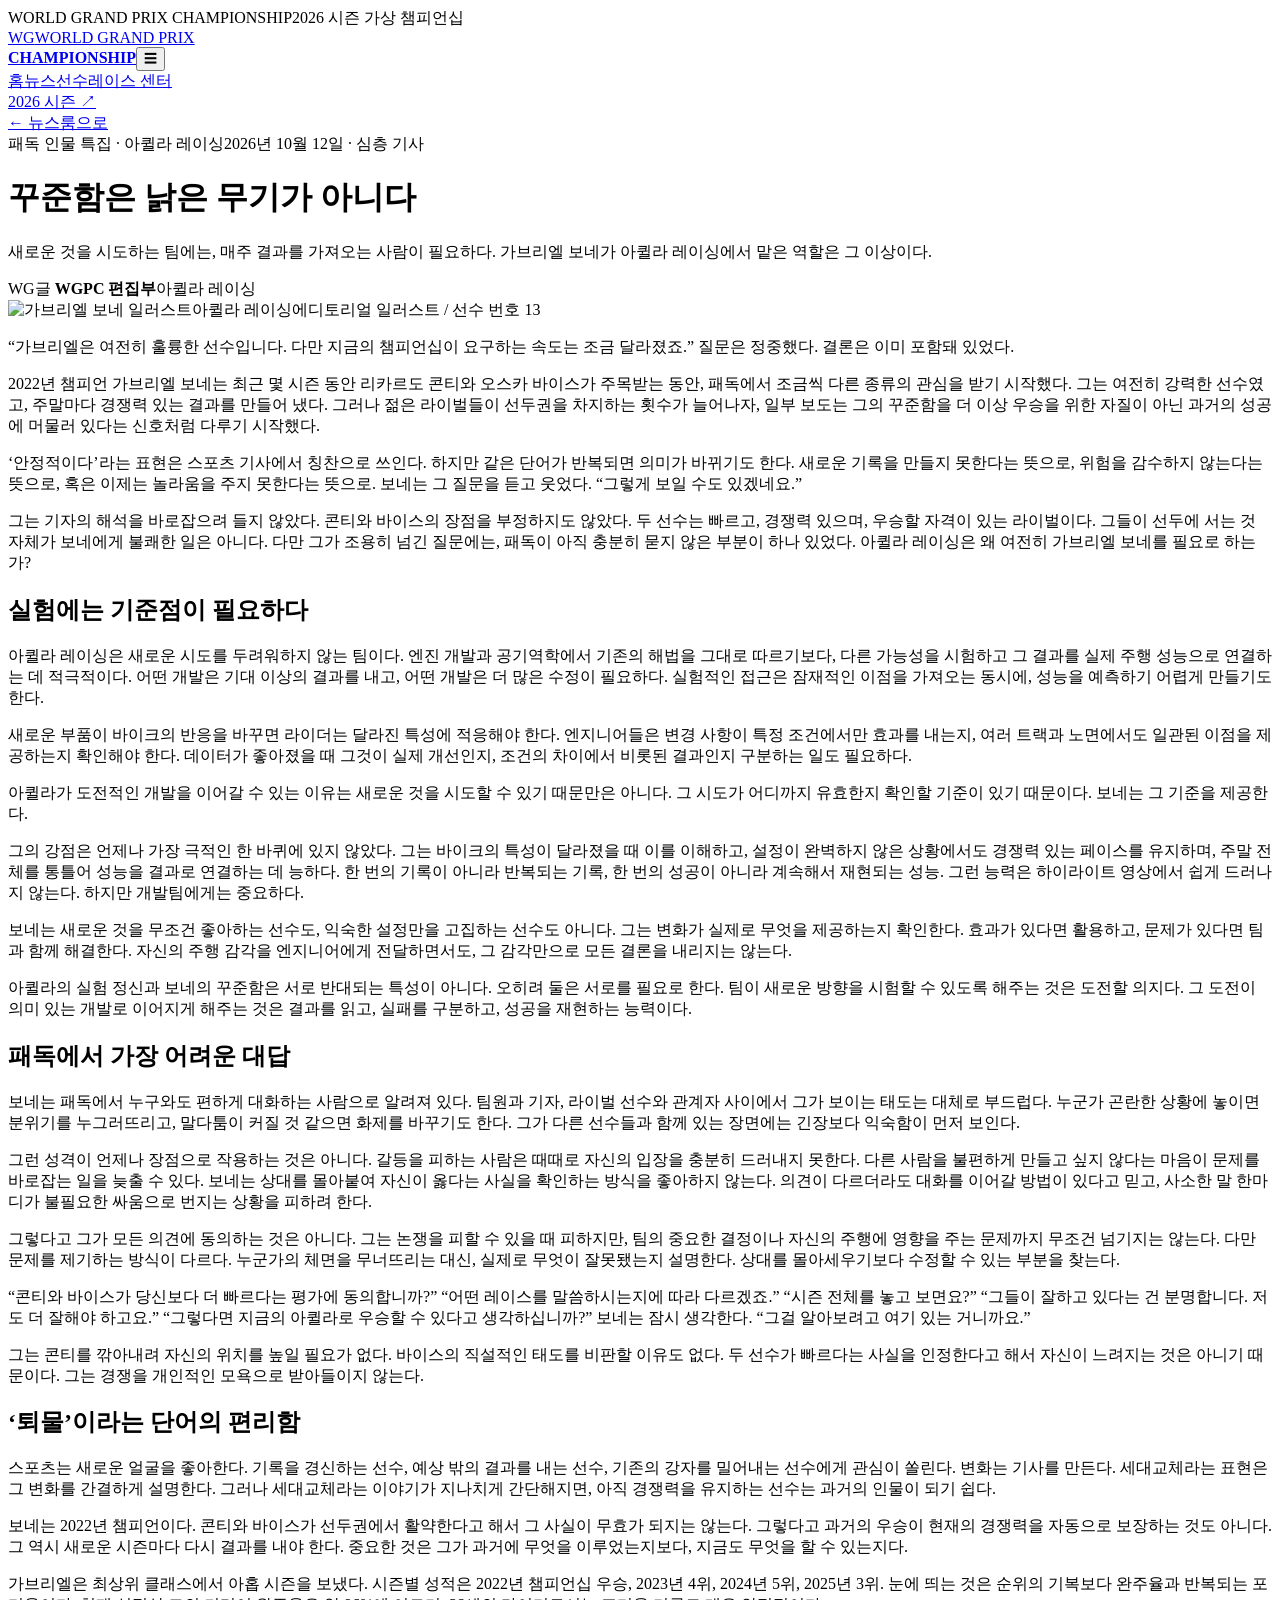
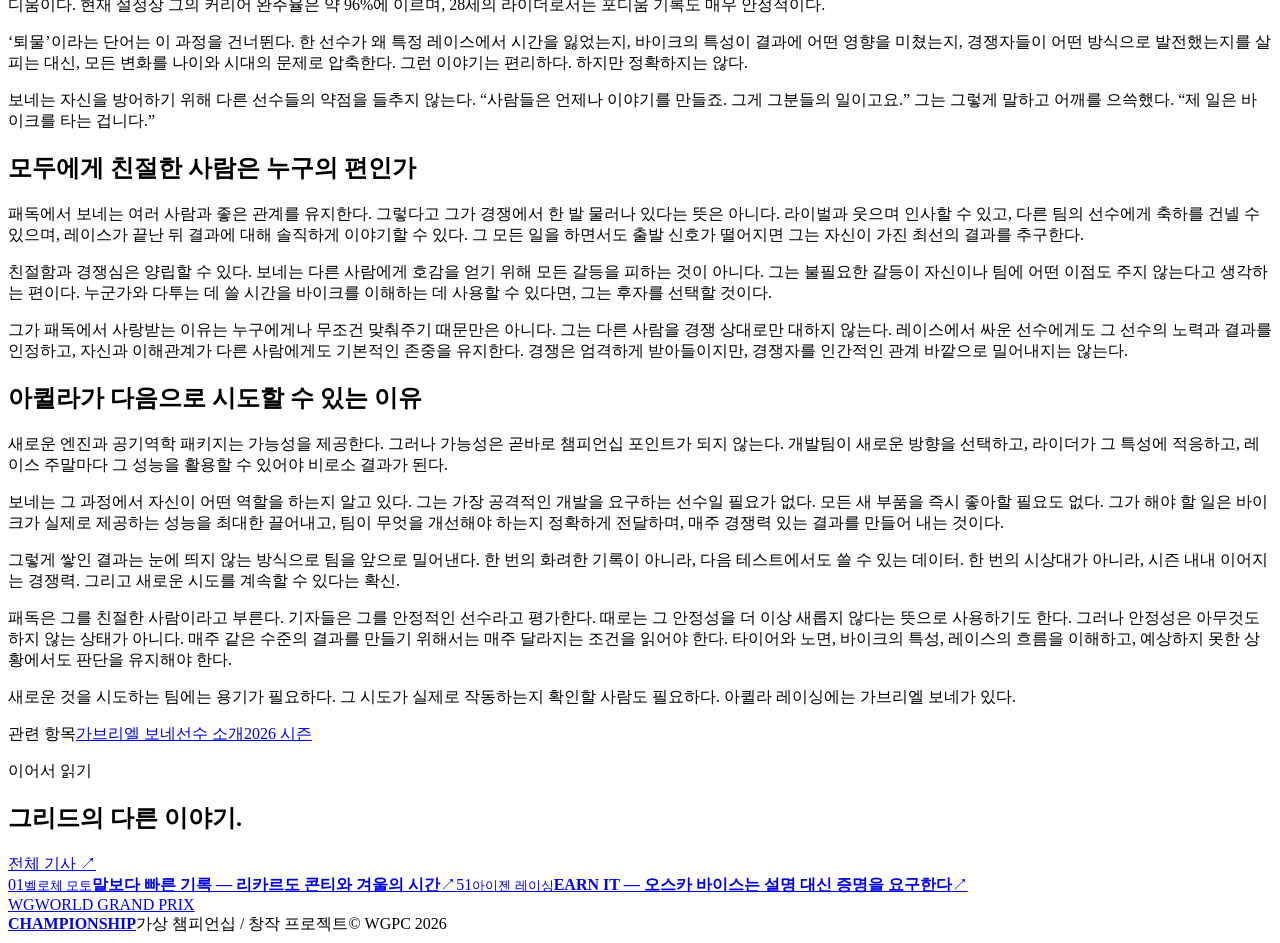
==== article-gabriel.html @ d12225d8 "Add files via upload" ====
<!doctype html><html lang="ko"><head><meta charset="utf-8"><meta name="viewport" content="width=device-width, initial-scale=1"><meta name="theme-color" content="#101312"><meta name="description" content="World Grand Prix Championship — 2026 가상 모터스포츠 챔피언십"><title>꾸준함은 낡은 무기가 아니다 — WGPC</title><link rel="stylesheet" href="assets/css/style.css"><script defer src="assets/js/app.js"></script></head><body><div class="topline"><span>WORLD GRAND PRIX CHAMPIONSHIP</span><span>2026 시즌 <i class="live-dot"></i> 가상 챔피언십</span></div><header class="site-header"><a class="brand" href="index.html" aria-label="WGPC 홈"><span class="brand-mark">W<span>G</span></span><span class="brand-word">WORLD GRAND PRIX<br><b>CHAMPIONSHIP</b></span></a><button class="menu-toggle" aria-label="메뉴 열기" aria-expanded="false">☰</button><nav class="main-nav"><a href="index.html" >홈</a><a href="news.html" class="active">뉴스</a><a href="riders.html" >선수</a><a href="calendar.html" >레이스 센터</a></nav><a class="header-season" href="calendar.html">2026 시즌 <span>↗</span></a></header><main class="article-main"><a class="back-link" href="news.html">← 뉴스룸으로</a><div class="article-head"><div class="story-meta"><span>패독 인물 특집 · 아퀼라 레이싱</span><time>2026년 10월 12일 · 심층 기사</time></div><h1>꾸준함은 낡은 무기가 아니다</h1><p class="article-deck">새로운 것을 시도하는 팀에는, 매주 결과를 가져오는 사람이 필요하다. 가브리엘 보네가 아퀼라 레이싱에서 맡은 역할은 그 이상이다.</p><div class="article-byline"><span class="byline-avatar">WG</span><span>글 <b>WGPC 편집부</b></span><span>아퀼라 레이싱</span></div></div><div class="article-hero art--bonnet"><img class="rider-photo rider-photo--article" src="https://cdn.jsdelivr.net/gh/luiciemanyx-cpu/charapics@main/upload/gab.png" alt="가브리엘 보네 일러스트"><span class="image-stamp">아퀼라 레이싱</span><span class="article-image-note">에디토리얼 일러스트 / 선수 번호 13</span></div><article class="article-body"><p class="article-lead">“가브리엘은 여전히 훌륭한 선수입니다. 다만 지금의 챔피언십이 요구하는 속도는 조금 달라졌죠.” 질문은 정중했다. 결론은 이미 포함돼 있었다.</p><p>2022년 챔피언 가브리엘 보네는 최근 몇 시즌 동안 리카르도 콘티와 오스카 바이스가 주목받는 동안, 패독에서 조금씩 다른 종류의 관심을 받기 시작했다. 그는 여전히 강력한 선수였고, 주말마다 경쟁력 있는 결과를 만들어 냈다. 그러나 젊은 라이벌들이 선두권을 차지하는 횟수가 늘어나자, 일부 보도는 그의 꾸준함을 더 이상 우승을 위한 자질이 아닌 과거의 성공에 머물러 있다는 신호처럼 다루기 시작했다.</p><p>‘안정적이다’라는 표현은 스포츠 기사에서 칭찬으로 쓰인다. 하지만 같은 단어가 반복되면 의미가 바뀌기도 한다. 새로운 기록을 만들지 못한다는 뜻으로, 위험을 감수하지 않는다는 뜻으로, 혹은 이제는 놀라움을 주지 못한다는 뜻으로. 보네는 그 질문을 듣고 웃었다. “그렇게 보일 수도 있겠네요.”</p><p>그는 기자의 해석을 바로잡으려 들지 않았다. 콘티와 바이스의 장점을 부정하지도 않았다. 두 선수는 빠르고, 경쟁력 있으며, 우승할 자격이 있는 라이벌이다. 그들이 선두에 서는 것 자체가 보네에게 불쾌한 일은 아니다. 다만 그가 조용히 넘긴 질문에는, 패독이 아직 충분히 묻지 않은 부분이 하나 있었다. 아퀼라 레이싱은 왜 여전히 가브리엘 보네를 필요로 하는가?</p><h2>실험에는 기준점이 필요하다</h2><p>아퀼라 레이싱은 새로운 시도를 두려워하지 않는 팀이다. 엔진 개발과 공기역학에서 기존의 해법을 그대로 따르기보다, 다른 가능성을 시험하고 그 결과를 실제 주행 성능으로 연결하는 데 적극적이다. 어떤 개발은 기대 이상의 결과를 내고, 어떤 개발은 더 많은 수정이 필요하다. 실험적인 접근은 잠재적인 이점을 가져오는 동시에, 성능을 예측하기 어렵게 만들기도 한다.</p><p>새로운 부품이 바이크의 반응을 바꾸면 라이더는 달라진 특성에 적응해야 한다. 엔지니어들은 변경 사항이 특정 조건에서만 효과를 내는지, 여러 트랙과 노면에서도 일관된 이점을 제공하는지 확인해야 한다. 데이터가 좋아졌을 때 그것이 실제 개선인지, 조건의 차이에서 비롯된 결과인지 구분하는 일도 필요하다.</p><p>아퀼라가 도전적인 개발을 이어갈 수 있는 이유는 새로운 것을 시도할 수 있기 때문만은 아니다. 그 시도가 어디까지 유효한지 확인할 기준이 있기 때문이다. 보네는 그 기준을 제공한다.</p><p>그의 강점은 언제나 가장 극적인 한 바퀴에 있지 않았다. 그는 바이크의 특성이 달라졌을 때 이를 이해하고, 설정이 완벽하지 않은 상황에서도 경쟁력 있는 페이스를 유지하며, 주말 전체를 통틀어 성능을 결과로 연결하는 데 능하다. 한 번의 기록이 아니라 반복되는 기록, 한 번의 성공이 아니라 계속해서 재현되는 성능. 그런 능력은 하이라이트 영상에서 쉽게 드러나지 않는다. 하지만 개발팀에게는 중요하다.</p><p>보네는 새로운 것을 무조건 좋아하는 선수도, 익숙한 설정만을 고집하는 선수도 아니다. 그는 변화가 실제로 무엇을 제공하는지 확인한다. 효과가 있다면 활용하고, 문제가 있다면 팀과 함께 해결한다. 자신의 주행 감각을 엔지니어에게 전달하면서도, 그 감각만으로 모든 결론을 내리지는 않는다.</p><p>아퀼라의 실험 정신과 보네의 꾸준함은 서로 반대되는 특성이 아니다. 오히려 둘은 서로를 필요로 한다. 팀이 새로운 방향을 시험할 수 있도록 해주는 것은 도전할 의지다. 그 도전이 의미 있는 개발로 이어지게 해주는 것은 결과를 읽고, 실패를 구분하고, 성공을 재현하는 능력이다.</p><h2>패독에서 가장 어려운 대답</h2><p>보네는 패독에서 누구와도 편하게 대화하는 사람으로 알려져 있다. 팀원과 기자, 라이벌 선수와 관계자 사이에서 그가 보이는 태도는 대체로 부드럽다. 누군가 곤란한 상황에 놓이면 분위기를 누그러뜨리고, 말다툼이 커질 것 같으면 화제를 바꾸기도 한다. 그가 다른 선수들과 함께 있는 장면에는 긴장보다 익숙함이 먼저 보인다.</p><p>그런 성격이 언제나 장점으로 작용하는 것은 아니다. 갈등을 피하는 사람은 때때로 자신의 입장을 충분히 드러내지 못한다. 다른 사람을 불편하게 만들고 싶지 않다는 마음이 문제를 바로잡는 일을 늦출 수 있다. 보네는 상대를 몰아붙여 자신이 옳다는 사실을 확인하는 방식을 좋아하지 않는다. 의견이 다르더라도 대화를 이어갈 방법이 있다고 믿고, 사소한 말 한마디가 불필요한 싸움으로 번지는 상황을 피하려 한다.</p><p>그렇다고 그가 모든 의견에 동의하는 것은 아니다. 그는 논쟁을 피할 수 있을 때 피하지만, 팀의 중요한 결정이나 자신의 주행에 영향을 주는 문제까지 무조건 넘기지는 않는다. 다만 문제를 제기하는 방식이 다르다. 누군가의 체면을 무너뜨리는 대신, 실제로 무엇이 잘못됐는지 설명한다. 상대를 몰아세우기보다 수정할 수 있는 부분을 찾는다.</p><p>“콘티와 바이스가 당신보다 더 빠르다는 평가에 동의합니까?” “어떤 레이스를 말씀하시는지에 따라 다르겠죠.” “시즌 전체를 놓고 보면요?” “그들이 잘하고 있다는 건 분명합니다. 저도 더 잘해야 하고요.” “그렇다면 지금의 아퀼라로 우승할 수 있다고 생각하십니까?” 보네는 잠시 생각한다. “그걸 알아보려고 여기 있는 거니까요.”</p><p>그는 콘티를 깎아내려 자신의 위치를 높일 필요가 없다. 바이스의 직설적인 태도를 비판할 이유도 없다. 두 선수가 빠르다는 사실을 인정한다고 해서 자신이 느려지는 것은 아니기 때문이다. 그는 경쟁을 개인적인 모욕으로 받아들이지 않는다.</p><h2>‘퇴물’이라는 단어의 편리함</h2><p>스포츠는 새로운 얼굴을 좋아한다. 기록을 경신하는 선수, 예상 밖의 결과를 내는 선수, 기존의 강자를 밀어내는 선수에게 관심이 쏠린다. 변화는 기사를 만든다. 세대교체라는 표현은 그 변화를 간결하게 설명한다. 그러나 세대교체라는 이야기가 지나치게 간단해지면, 아직 경쟁력을 유지하는 선수는 과거의 인물이 되기 쉽다.</p><p>보네는 2022년 챔피언이다. 콘티와 바이스가 선두권에서 활약한다고 해서 그 사실이 무효가 되지는 않는다. 그렇다고 과거의 우승이 현재의 경쟁력을 자동으로 보장하는 것도 아니다. 그 역시 새로운 시즌마다 다시 결과를 내야 한다. 중요한 것은 그가 과거에 무엇을 이루었는지보다, 지금도 무엇을 할 수 있는지다.</p><p>가브리엘은 최상위 클래스에서 아홉 시즌을 보냈다. 시즌별 성적은 2022년 챔피언십 우승, 2023년 4위, 2024년 5위, 2025년 3위. 눈에 띄는 것은 순위의 기복보다 완주율과 반복되는 포디움이다. 현재 설정상 그의 커리어 완주율은 약 96%에 이르며, 28세의 라이더로서는 포디움 기록도 매우 안정적이다.</p><p>‘퇴물’이라는 단어는 이 과정을 건너뛴다. 한 선수가 왜 특정 레이스에서 시간을 잃었는지, 바이크의 특성이 결과에 어떤 영향을 미쳤는지, 경쟁자들이 어떤 방식으로 발전했는지를 살피는 대신, 모든 변화를 나이와 시대의 문제로 압축한다. 그런 이야기는 편리하다. 하지만 정확하지는 않다.</p><p>보네는 자신을 방어하기 위해 다른 선수들의 약점을 들추지 않는다. “사람들은 언제나 이야기를 만들죠. 그게 그분들의 일이고요.” 그는 그렇게 말하고 어깨를 으쓱했다. “제 일은 바이크를 타는 겁니다.”</p><h2>모두에게 친절한 사람은 누구의 편인가</h2><p>패독에서 보네는 여러 사람과 좋은 관계를 유지한다. 그렇다고 그가 경쟁에서 한 발 물러나 있다는 뜻은 아니다. 라이벌과 웃으며 인사할 수 있고, 다른 팀의 선수에게 축하를 건넬 수 있으며, 레이스가 끝난 뒤 결과에 대해 솔직하게 이야기할 수 있다. 그 모든 일을 하면서도 출발 신호가 떨어지면 그는 자신이 가진 최선의 결과를 추구한다.</p><p>친절함과 경쟁심은 양립할 수 있다. 보네는 다른 사람에게 호감을 얻기 위해 모든 갈등을 피하는 것이 아니다. 그는 불필요한 갈등이 자신이나 팀에 어떤 이점도 주지 않는다고 생각하는 편이다. 누군가와 다투는 데 쓸 시간을 바이크를 이해하는 데 사용할 수 있다면, 그는 후자를 선택할 것이다.</p><p>그가 패독에서 사랑받는 이유는 누구에게나 무조건 맞춰주기 때문만은 아니다. 그는 다른 사람을 경쟁 상대로만 대하지 않는다. 레이스에서 싸운 선수에게도 그 선수의 노력과 결과를 인정하고, 자신과 이해관계가 다른 사람에게도 기본적인 존중을 유지한다. 경쟁은 엄격하게 받아들이지만, 경쟁자를 인간적인 관계 바깥으로 밀어내지는 않는다.</p><h2>아퀼라가 다음으로 시도할 수 있는 이유</h2><p>새로운 엔진과 공기역학 패키지는 가능성을 제공한다. 그러나 가능성은 곧바로 챔피언십 포인트가 되지 않는다. 개발팀이 새로운 방향을 선택하고, 라이더가 그 특성에 적응하고, 레이스 주말마다 그 성능을 활용할 수 있어야 비로소 결과가 된다.</p><p>보네는 그 과정에서 자신이 어떤 역할을 하는지 알고 있다. 그는 가장 공격적인 개발을 요구하는 선수일 필요가 없다. 모든 새 부품을 즉시 좋아할 필요도 없다. 그가 해야 할 일은 바이크가 실제로 제공하는 성능을 최대한 끌어내고, 팀이 무엇을 개선해야 하는지 정확하게 전달하며, 매주 경쟁력 있는 결과를 만들어 내는 것이다.</p><p>그렇게 쌓인 결과는 눈에 띄지 않는 방식으로 팀을 앞으로 밀어낸다. 한 번의 화려한 기록이 아니라, 다음 테스트에서도 쓸 수 있는 데이터. 한 번의 시상대가 아니라, 시즌 내내 이어지는 경쟁력. 그리고 새로운 시도를 계속할 수 있다는 확신.</p><p>패독은 그를 친절한 사람이라고 부른다. 기자들은 그를 안정적인 선수라고 평가한다. 때로는 그 안정성을 더 이상 새롭지 않다는 뜻으로 사용하기도 한다. 그러나 안정성은 아무것도 하지 않는 상태가 아니다. 매주 같은 수준의 결과를 만들기 위해서는 매주 달라지는 조건을 읽어야 한다. 타이어와 노면, 바이크의 특성, 레이스의 흐름을 이해하고, 예상하지 못한 상황에서도 판단을 유지해야 한다.</p><p>새로운 것을 시도하는 팀에는 용기가 필요하다. 그 시도가 실제로 작동하는지 확인할 사람도 필요하다. 아퀼라 레이싱에는 가브리엘 보네가 있다.</p><div class="article-tags"><span>관련 항목</span><a href="rider-gabriel.html">가브리엘 보네</a><a href="riders.html">선수 소개</a><a href="calendar.html">2026 시즌</a></div></article><div class="related-stories"><div class="section-head"><div><p class="eyebrow">이어서 읽기</p><h2>그리드의 다른 이야기<span class="lime-dot">.</span></h2></div><a class="text-link" href="news.html">전체 기사 ↗</a></div><div class="related-row"><a href="article.html"><span class="related-no">01</span><span><small>벨로체 모토</small><b>말보다 빠른 기록 — 리카르도 콘티와 겨울의 시간</b></span><span>↗</span></a><a href="article-oskar.html"><span class="related-no">51</span><span><small>아이젠 레이싱</small><b>EARN IT — 오스카 바이스는 설명 대신 증명을 요구한다</b></span><span>↗</span></a></div></div></main><footer class="site-footer"><a class="brand brand--footer" href="index.html"><span class="brand-mark">W<span>G</span></span><span class="brand-word">WORLD GRAND PRIX<br><b>CHAMPIONSHIP</b></span></a><span>가상 챔피언십 / 창작 프로젝트</span><span>© WGPC 2026</span></footer></body></html>
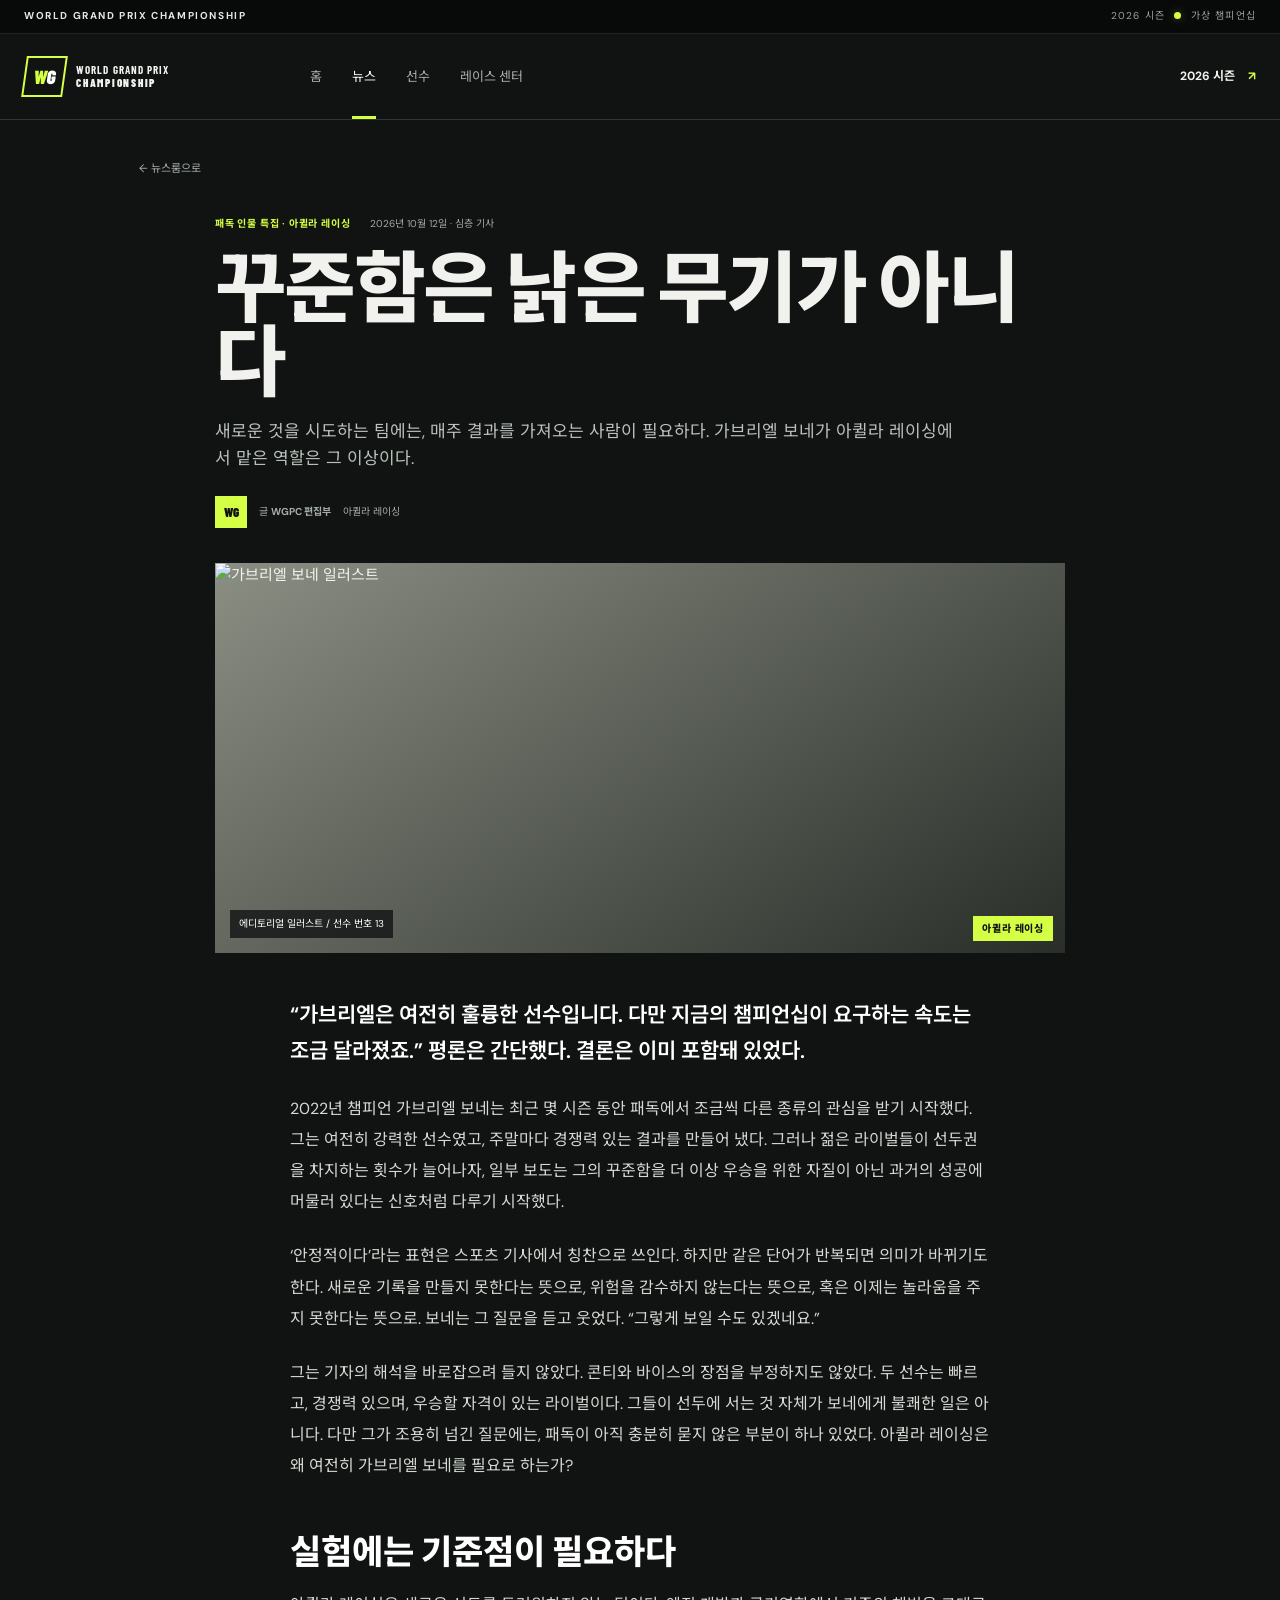
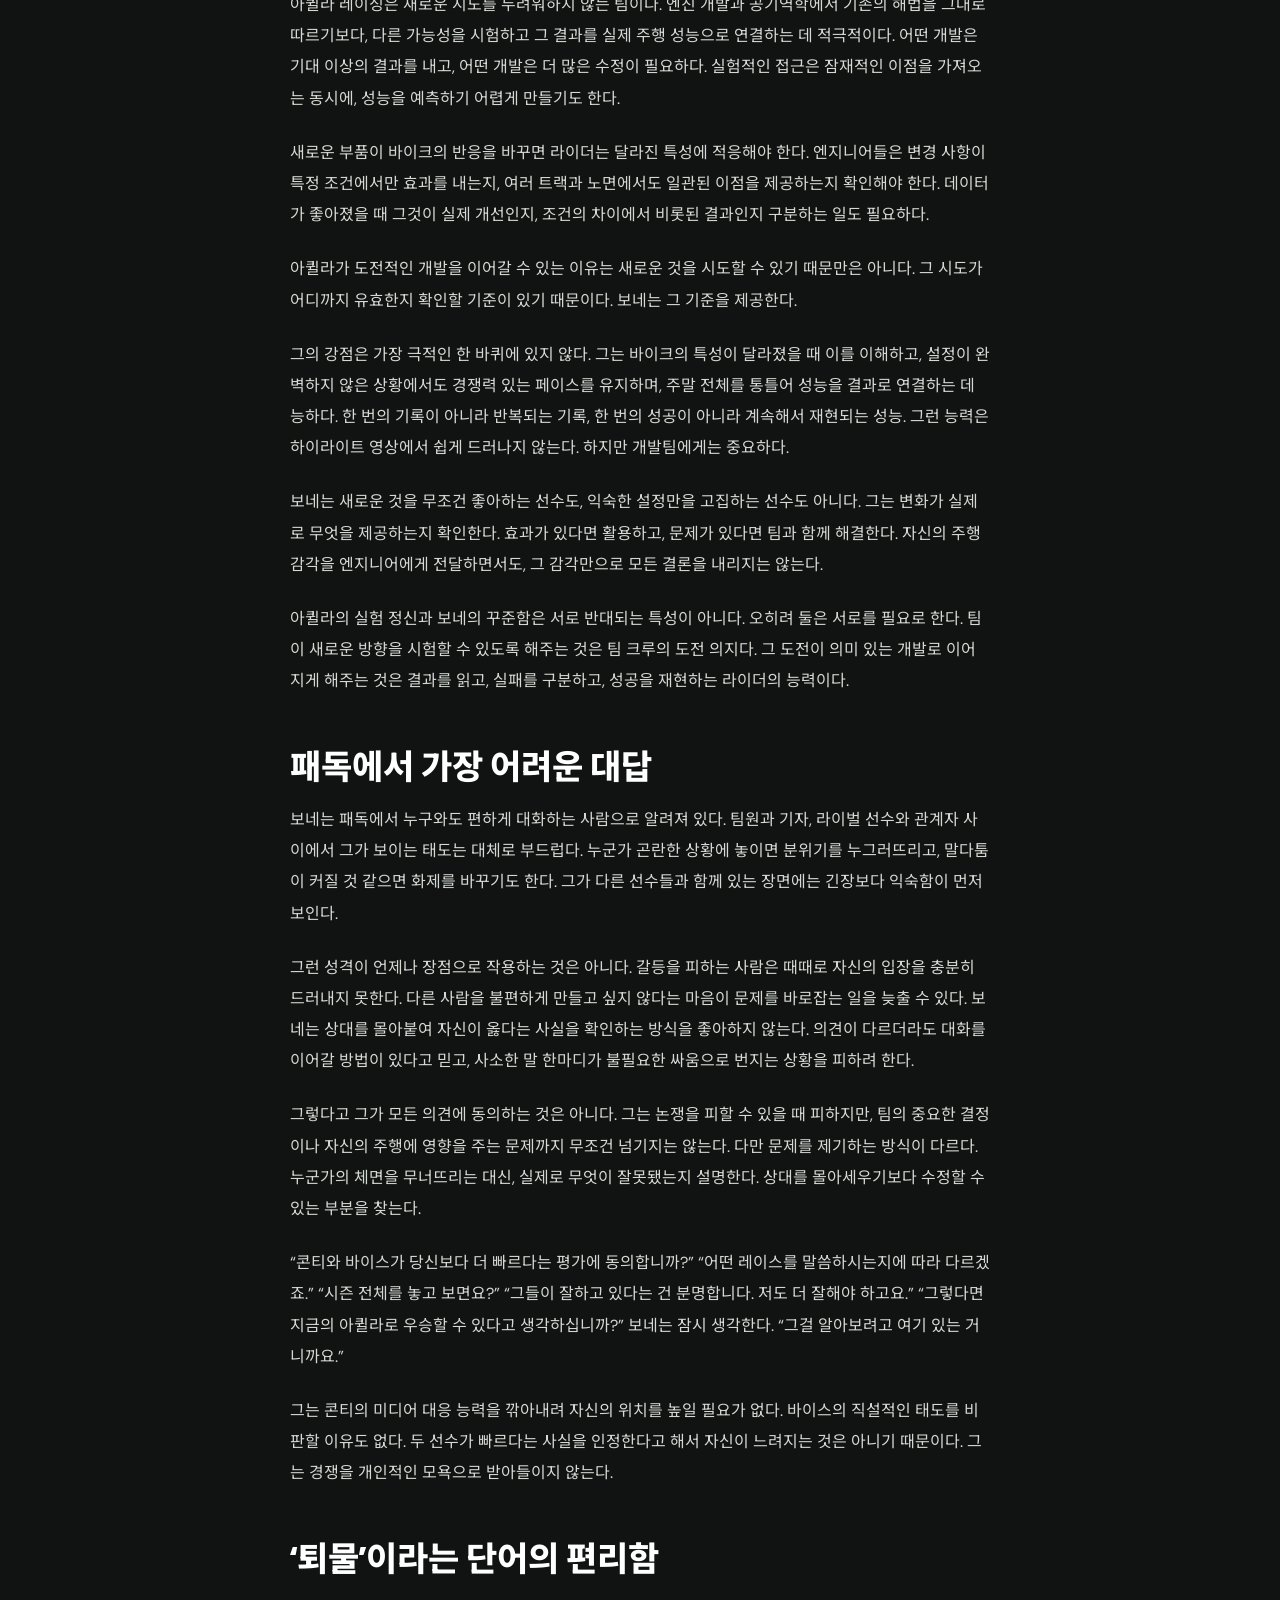
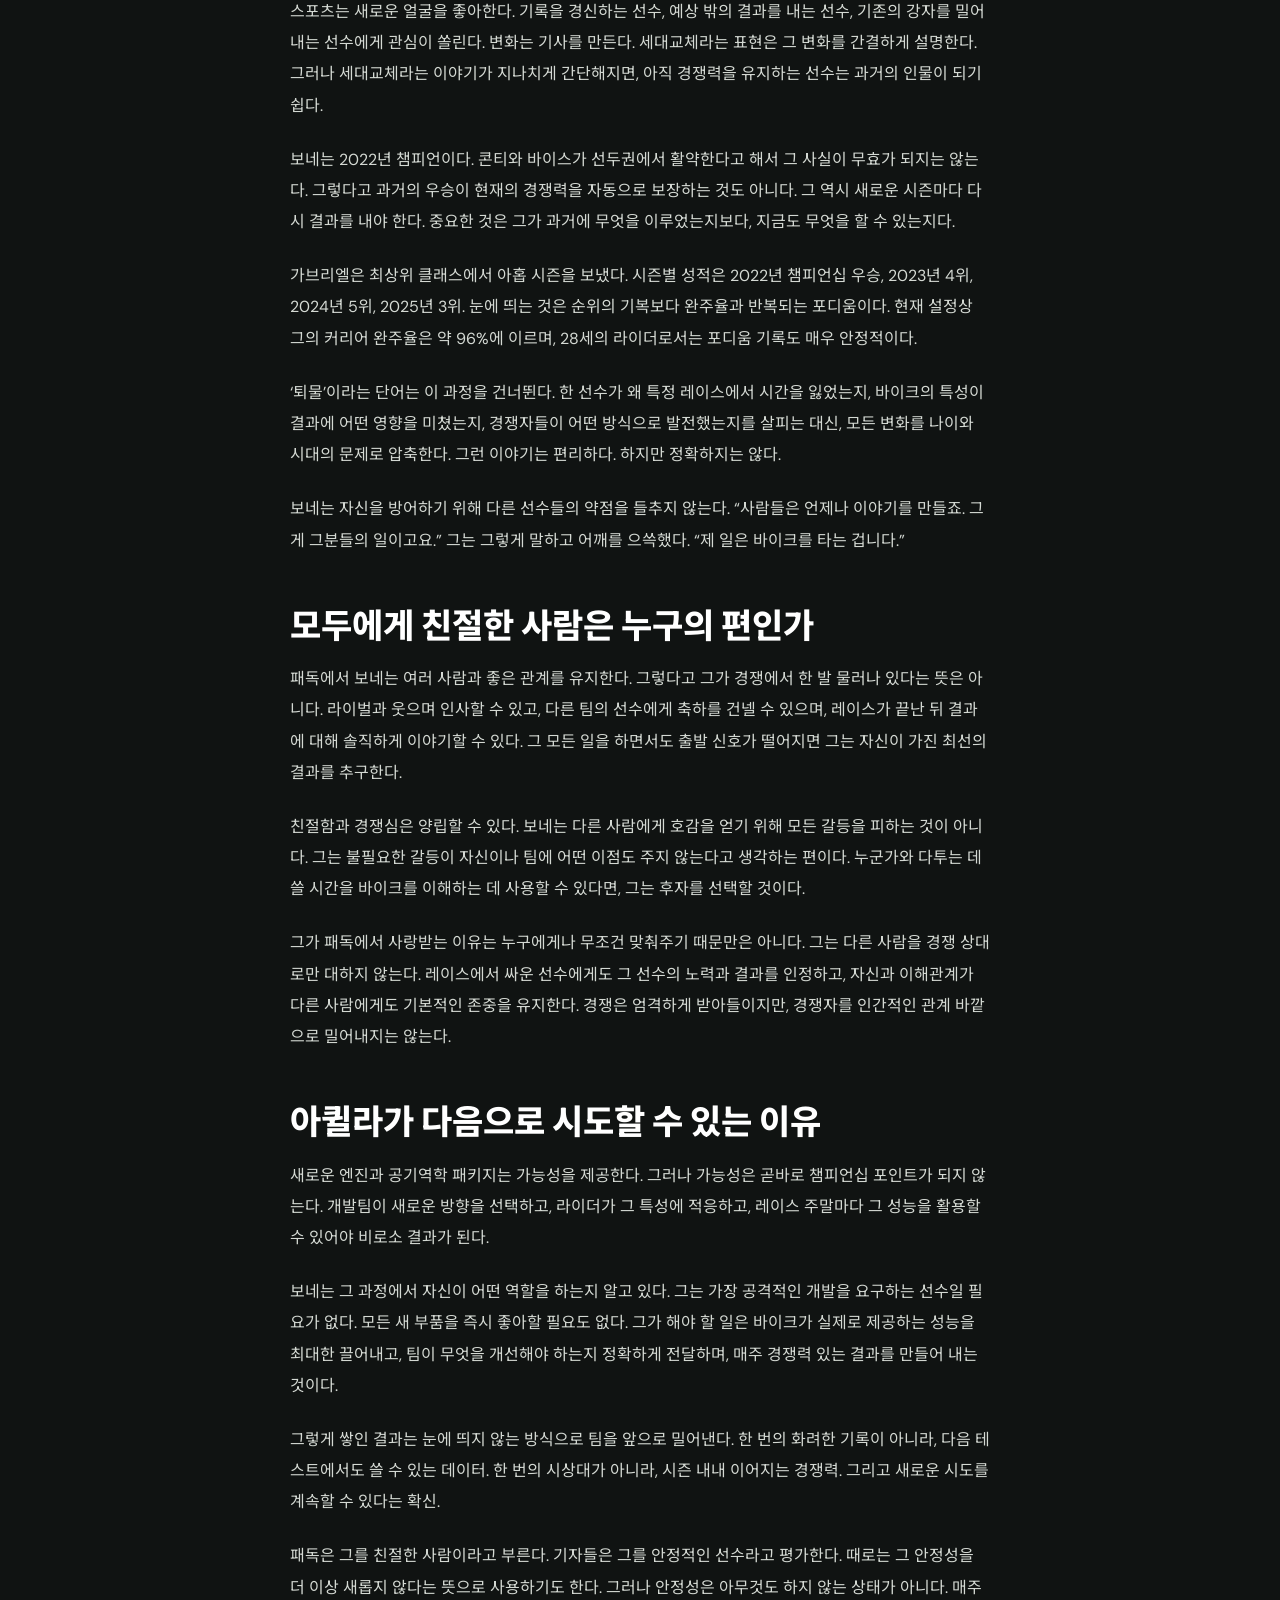
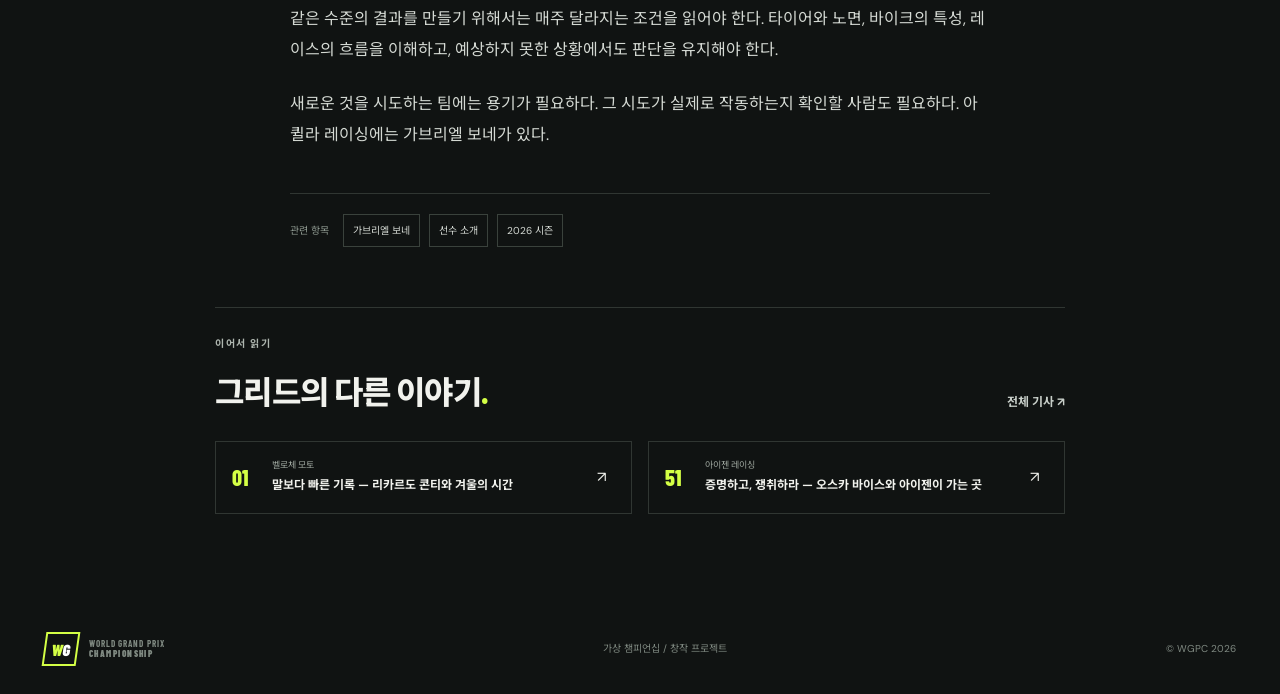
==== commit b02106ad: "Add files via upload" ====
--- a/article-gabriel.html
+++ b/article-gabriel.html
@@ -1 +1,120 @@
-<!doctype html><html lang="ko"><head><meta charset="utf-8"><meta name="viewport" content="width=device-width, initial-scale=1"><meta name="theme-color" content="#101312"><meta name="description" content="World Grand Prix Championship — 2026 가상 모터스포츠 챔피언십"><title>꾸준함은 낡은 무기가 아니다 — WGPC</title><link rel="stylesheet" href="assets/css/style.css"><script defer src="assets/js/app.js"></script></head><body><div class="topline"><span>WORLD GRAND PRIX CHAMPIONSHIP</span><span>2026 시즌 <i class="live-dot"></i> 가상 챔피언십</span></div><header class="site-header"><a class="brand" href="index.html" aria-label="WGPC 홈"><span class="brand-mark">W<span>G</span></span><span class="brand-word">WORLD GRAND PRIX<br><b>CHAMPIONSHIP</b></span></a><button class="menu-toggle" aria-label="메뉴 열기" aria-expanded="false">☰</button><nav class="main-nav"><a href="index.html" >홈</a><a href="news.html" class="active">뉴스</a><a href="riders.html" >선수</a><a href="calendar.html" >레이스 센터</a></nav><a class="header-season" href="calendar.html">2026 시즌 <span>↗</span></a></header><main class="article-main"><a class="back-link" href="news.html">← 뉴스룸으로</a><div class="article-head"><div class="story-meta"><span>패독 인물 특집 · 아퀼라 레이싱</span><time>2026년 10월 12일 · 심층 기사</time></div><h1>꾸준함은 낡은 무기가 아니다</h1><p class="article-deck">새로운 것을 시도하는 팀에는, 매주 결과를 가져오는 사람이 필요하다. 가브리엘 보네가 아퀼라 레이싱에서 맡은 역할은 그 이상이다.</p><div class="article-byline"><span class="byline-avatar">WG</span><span>글 <b>WGPC 편집부</b></span><span>아퀼라 레이싱</span></div></div><div class="article-hero art--bonnet"><img class="rider-photo rider-photo--article" src="https://cdn.jsdelivr.net/gh/luiciemanyx-cpu/charapics@main/upload/gab.png" alt="가브리엘 보네 일러스트"><span class="image-stamp">아퀼라 레이싱</span><span class="article-image-note">에디토리얼 일러스트 / 선수 번호 13</span></div><article class="article-body"><p class="article-lead">“가브리엘은 여전히 훌륭한 선수입니다. 다만 지금의 챔피언십이 요구하는 속도는 조금 달라졌죠.” 질문은 정중했다. 결론은 이미 포함돼 있었다.</p><p>2022년 챔피언 가브리엘 보네는 최근 몇 시즌 동안 리카르도 콘티와 오스카 바이스가 주목받는 동안, 패독에서 조금씩 다른 종류의 관심을 받기 시작했다. 그는 여전히 강력한 선수였고, 주말마다 경쟁력 있는 결과를 만들어 냈다. 그러나 젊은 라이벌들이 선두권을 차지하는 횟수가 늘어나자, 일부 보도는 그의 꾸준함을 더 이상 우승을 위한 자질이 아닌 과거의 성공에 머물러 있다는 신호처럼 다루기 시작했다.</p><p>‘안정적이다’라는 표현은 스포츠 기사에서 칭찬으로 쓰인다. 하지만 같은 단어가 반복되면 의미가 바뀌기도 한다. 새로운 기록을 만들지 못한다는 뜻으로, 위험을 감수하지 않는다는 뜻으로, 혹은 이제는 놀라움을 주지 못한다는 뜻으로. 보네는 그 질문을 듣고 웃었다. “그렇게 보일 수도 있겠네요.”</p><p>그는 기자의 해석을 바로잡으려 들지 않았다. 콘티와 바이스의 장점을 부정하지도 않았다. 두 선수는 빠르고, 경쟁력 있으며, 우승할 자격이 있는 라이벌이다. 그들이 선두에 서는 것 자체가 보네에게 불쾌한 일은 아니다. 다만 그가 조용히 넘긴 질문에는, 패독이 아직 충분히 묻지 않은 부분이 하나 있었다. 아퀼라 레이싱은 왜 여전히 가브리엘 보네를 필요로 하는가?</p><h2>실험에는 기준점이 필요하다</h2><p>아퀼라 레이싱은 새로운 시도를 두려워하지 않는 팀이다. 엔진 개발과 공기역학에서 기존의 해법을 그대로 따르기보다, 다른 가능성을 시험하고 그 결과를 실제 주행 성능으로 연결하는 데 적극적이다. 어떤 개발은 기대 이상의 결과를 내고, 어떤 개발은 더 많은 수정이 필요하다. 실험적인 접근은 잠재적인 이점을 가져오는 동시에, 성능을 예측하기 어렵게 만들기도 한다.</p><p>새로운 부품이 바이크의 반응을 바꾸면 라이더는 달라진 특성에 적응해야 한다. 엔지니어들은 변경 사항이 특정 조건에서만 효과를 내는지, 여러 트랙과 노면에서도 일관된 이점을 제공하는지 확인해야 한다. 데이터가 좋아졌을 때 그것이 실제 개선인지, 조건의 차이에서 비롯된 결과인지 구분하는 일도 필요하다.</p><p>아퀼라가 도전적인 개발을 이어갈 수 있는 이유는 새로운 것을 시도할 수 있기 때문만은 아니다. 그 시도가 어디까지 유효한지 확인할 기준이 있기 때문이다. 보네는 그 기준을 제공한다.</p><p>그의 강점은 언제나 가장 극적인 한 바퀴에 있지 않았다. 그는 바이크의 특성이 달라졌을 때 이를 이해하고, 설정이 완벽하지 않은 상황에서도 경쟁력 있는 페이스를 유지하며, 주말 전체를 통틀어 성능을 결과로 연결하는 데 능하다. 한 번의 기록이 아니라 반복되는 기록, 한 번의 성공이 아니라 계속해서 재현되는 성능. 그런 능력은 하이라이트 영상에서 쉽게 드러나지 않는다. 하지만 개발팀에게는 중요하다.</p><p>보네는 새로운 것을 무조건 좋아하는 선수도, 익숙한 설정만을 고집하는 선수도 아니다. 그는 변화가 실제로 무엇을 제공하는지 확인한다. 효과가 있다면 활용하고, 문제가 있다면 팀과 함께 해결한다. 자신의 주행 감각을 엔지니어에게 전달하면서도, 그 감각만으로 모든 결론을 내리지는 않는다.</p><p>아퀼라의 실험 정신과 보네의 꾸준함은 서로 반대되는 특성이 아니다. 오히려 둘은 서로를 필요로 한다. 팀이 새로운 방향을 시험할 수 있도록 해주는 것은 도전할 의지다. 그 도전이 의미 있는 개발로 이어지게 해주는 것은 결과를 읽고, 실패를 구분하고, 성공을 재현하는 능력이다.</p><h2>패독에서 가장 어려운 대답</h2><p>보네는 패독에서 누구와도 편하게 대화하는 사람으로 알려져 있다. 팀원과 기자, 라이벌 선수와 관계자 사이에서 그가 보이는 태도는 대체로 부드럽다. 누군가 곤란한 상황에 놓이면 분위기를 누그러뜨리고, 말다툼이 커질 것 같으면 화제를 바꾸기도 한다. 그가 다른 선수들과 함께 있는 장면에는 긴장보다 익숙함이 먼저 보인다.</p><p>그런 성격이 언제나 장점으로 작용하는 것은 아니다. 갈등을 피하는 사람은 때때로 자신의 입장을 충분히 드러내지 못한다. 다른 사람을 불편하게 만들고 싶지 않다는 마음이 문제를 바로잡는 일을 늦출 수 있다. 보네는 상대를 몰아붙여 자신이 옳다는 사실을 확인하는 방식을 좋아하지 않는다. 의견이 다르더라도 대화를 이어갈 방법이 있다고 믿고, 사소한 말 한마디가 불필요한 싸움으로 번지는 상황을 피하려 한다.</p><p>그렇다고 그가 모든 의견에 동의하는 것은 아니다. 그는 논쟁을 피할 수 있을 때 피하지만, 팀의 중요한 결정이나 자신의 주행에 영향을 주는 문제까지 무조건 넘기지는 않는다. 다만 문제를 제기하는 방식이 다르다. 누군가의 체면을 무너뜨리는 대신, 실제로 무엇이 잘못됐는지 설명한다. 상대를 몰아세우기보다 수정할 수 있는 부분을 찾는다.</p><p>“콘티와 바이스가 당신보다 더 빠르다는 평가에 동의합니까?” “어떤 레이스를 말씀하시는지에 따라 다르겠죠.” “시즌 전체를 놓고 보면요?” “그들이 잘하고 있다는 건 분명합니다. 저도 더 잘해야 하고요.” “그렇다면 지금의 아퀼라로 우승할 수 있다고 생각하십니까?” 보네는 잠시 생각한다. “그걸 알아보려고 여기 있는 거니까요.”</p><p>그는 콘티를 깎아내려 자신의 위치를 높일 필요가 없다. 바이스의 직설적인 태도를 비판할 이유도 없다. 두 선수가 빠르다는 사실을 인정한다고 해서 자신이 느려지는 것은 아니기 때문이다. 그는 경쟁을 개인적인 모욕으로 받아들이지 않는다.</p><h2>‘퇴물’이라는 단어의 편리함</h2><p>스포츠는 새로운 얼굴을 좋아한다. 기록을 경신하는 선수, 예상 밖의 결과를 내는 선수, 기존의 강자를 밀어내는 선수에게 관심이 쏠린다. 변화는 기사를 만든다. 세대교체라는 표현은 그 변화를 간결하게 설명한다. 그러나 세대교체라는 이야기가 지나치게 간단해지면, 아직 경쟁력을 유지하는 선수는 과거의 인물이 되기 쉽다.</p><p>보네는 2022년 챔피언이다. 콘티와 바이스가 선두권에서 활약한다고 해서 그 사실이 무효가 되지는 않는다. 그렇다고 과거의 우승이 현재의 경쟁력을 자동으로 보장하는 것도 아니다. 그 역시 새로운 시즌마다 다시 결과를 내야 한다. 중요한 것은 그가 과거에 무엇을 이루었는지보다, 지금도 무엇을 할 수 있는지다.</p><p>가브리엘은 최상위 클래스에서 아홉 시즌을 보냈다. 시즌별 성적은 2022년 챔피언십 우승, 2023년 4위, 2024년 5위, 2025년 3위. 눈에 띄는 것은 순위의 기복보다 완주율과 반복되는 포디움이다. 현재 설정상 그의 커리어 완주율은 약 96%에 이르며, 28세의 라이더로서는 포디움 기록도 매우 안정적이다.</p><p>‘퇴물’이라는 단어는 이 과정을 건너뛴다. 한 선수가 왜 특정 레이스에서 시간을 잃었는지, 바이크의 특성이 결과에 어떤 영향을 미쳤는지, 경쟁자들이 어떤 방식으로 발전했는지를 살피는 대신, 모든 변화를 나이와 시대의 문제로 압축한다. 그런 이야기는 편리하다. 하지만 정확하지는 않다.</p><p>보네는 자신을 방어하기 위해 다른 선수들의 약점을 들추지 않는다. “사람들은 언제나 이야기를 만들죠. 그게 그분들의 일이고요.” 그는 그렇게 말하고 어깨를 으쓱했다. “제 일은 바이크를 타는 겁니다.”</p><h2>모두에게 친절한 사람은 누구의 편인가</h2><p>패독에서 보네는 여러 사람과 좋은 관계를 유지한다. 그렇다고 그가 경쟁에서 한 발 물러나 있다는 뜻은 아니다. 라이벌과 웃으며 인사할 수 있고, 다른 팀의 선수에게 축하를 건넬 수 있으며, 레이스가 끝난 뒤 결과에 대해 솔직하게 이야기할 수 있다. 그 모든 일을 하면서도 출발 신호가 떨어지면 그는 자신이 가진 최선의 결과를 추구한다.</p><p>친절함과 경쟁심은 양립할 수 있다. 보네는 다른 사람에게 호감을 얻기 위해 모든 갈등을 피하는 것이 아니다. 그는 불필요한 갈등이 자신이나 팀에 어떤 이점도 주지 않는다고 생각하는 편이다. 누군가와 다투는 데 쓸 시간을 바이크를 이해하는 데 사용할 수 있다면, 그는 후자를 선택할 것이다.</p><p>그가 패독에서 사랑받는 이유는 누구에게나 무조건 맞춰주기 때문만은 아니다. 그는 다른 사람을 경쟁 상대로만 대하지 않는다. 레이스에서 싸운 선수에게도 그 선수의 노력과 결과를 인정하고, 자신과 이해관계가 다른 사람에게도 기본적인 존중을 유지한다. 경쟁은 엄격하게 받아들이지만, 경쟁자를 인간적인 관계 바깥으로 밀어내지는 않는다.</p><h2>아퀼라가 다음으로 시도할 수 있는 이유</h2><p>새로운 엔진과 공기역학 패키지는 가능성을 제공한다. 그러나 가능성은 곧바로 챔피언십 포인트가 되지 않는다. 개발팀이 새로운 방향을 선택하고, 라이더가 그 특성에 적응하고, 레이스 주말마다 그 성능을 활용할 수 있어야 비로소 결과가 된다.</p><p>보네는 그 과정에서 자신이 어떤 역할을 하는지 알고 있다. 그는 가장 공격적인 개발을 요구하는 선수일 필요가 없다. 모든 새 부품을 즉시 좋아할 필요도 없다. 그가 해야 할 일은 바이크가 실제로 제공하는 성능을 최대한 끌어내고, 팀이 무엇을 개선해야 하는지 정확하게 전달하며, 매주 경쟁력 있는 결과를 만들어 내는 것이다.</p><p>그렇게 쌓인 결과는 눈에 띄지 않는 방식으로 팀을 앞으로 밀어낸다. 한 번의 화려한 기록이 아니라, 다음 테스트에서도 쓸 수 있는 데이터. 한 번의 시상대가 아니라, 시즌 내내 이어지는 경쟁력. 그리고 새로운 시도를 계속할 수 있다는 확신.</p><p>패독은 그를 친절한 사람이라고 부른다. 기자들은 그를 안정적인 선수라고 평가한다. 때로는 그 안정성을 더 이상 새롭지 않다는 뜻으로 사용하기도 한다. 그러나 안정성은 아무것도 하지 않는 상태가 아니다. 매주 같은 수준의 결과를 만들기 위해서는 매주 달라지는 조건을 읽어야 한다. 타이어와 노면, 바이크의 특성, 레이스의 흐름을 이해하고, 예상하지 못한 상황에서도 판단을 유지해야 한다.</p><p>새로운 것을 시도하는 팀에는 용기가 필요하다. 그 시도가 실제로 작동하는지 확인할 사람도 필요하다. 아퀼라 레이싱에는 가브리엘 보네가 있다.</p><div class="article-tags"><span>관련 항목</span><a href="rider-gabriel.html">가브리엘 보네</a><a href="riders.html">선수 소개</a><a href="calendar.html">2026 시즌</a></div></article><div class="related-stories"><div class="section-head"><div><p class="eyebrow">이어서 읽기</p><h2>그리드의 다른 이야기<span class="lime-dot">.</span></h2></div><a class="text-link" href="news.html">전체 기사 ↗</a></div><div class="related-row"><a href="article.html"><span class="related-no">01</span><span><small>벨로체 모토</small><b>말보다 빠른 기록 — 리카르도 콘티와 겨울의 시간</b></span><span>↗</span></a><a href="article-oskar.html"><span class="related-no">51</span><span><small>아이젠 레이싱</small><b>EARN IT — 오스카 바이스는 설명 대신 증명을 요구한다</b></span><span>↗</span></a></div></div></main><footer class="site-footer"><a class="brand brand--footer" href="index.html"><span class="brand-mark">W<span>G</span></span><span class="brand-word">WORLD GRAND PRIX<br><b>CHAMPIONSHIP</b></span></a><span>가상 챔피언십 / 창작 프로젝트</span><span>© WGPC 2026</span></footer></body></html>+<!doctype html>
+<html lang="ko">
+
+<head>
+    <meta charset="utf-8">
+    <meta name="viewport" content="width=device-width, initial-scale=1">
+    <meta name="theme-color" content="#101312">
+    <meta name="description" content="World Grand Prix Championship — 2026 가상 모터스포츠 챔피언십">
+    <title>꾸준함은 낡은 무기가 아니다 — WGPC</title>
+    <link rel="stylesheet" href="assets/css/style.css">
+    <script defer src="assets/js/app.js"></script>
+</head>
+
+<body>
+    <div class="topline"><span>WORLD GRAND PRIX CHAMPIONSHIP</span><span>2026 시즌 <i class="live-dot"></i> 가상 챔피언십</span>
+    </div>
+    <header class="site-header"><a class="brand" href="index.html" aria-label="WGPC 홈"><span
+                class="brand-mark">W<span>G</span></span><span class="brand-word">WORLD GRAND
+                PRIX<br><b>CHAMPIONSHIP</b></span></a><button class="menu-toggle" aria-label="메뉴 열기"
+            aria-expanded="false">☰</button>
+        <nav class="main-nav"><a href="index.html">홈</a><a href="news.html" class="active">뉴스</a><a
+                href="riders.html">선수</a><a href="calendar.html">레이스 센터</a></nav><a class="header-season"
+            href="calendar.html">2026 시즌 <span>↗</span></a>
+    </header>
+    <main class="article-main"><a class="back-link" href="news.html">← 뉴스룸으로</a>
+        <div class="article-head">
+            <div class="story-meta"><span>패독 인물 특집 · 아퀼라 레이싱</span><time>2026년 10월 12일 · 심층 기사</time></div>
+            <h1>꾸준함은 낡은 무기가 아니다</h1>
+            <p class="article-deck">새로운 것을 시도하는 팀에는, 매주 결과를 가져오는 사람이 필요하다. 가브리엘 보네가 아퀼라 레이싱에서 맡은 역할은 그 이상이다.</p>
+            <div class="article-byline"><span class="byline-avatar">WG</span><span>글 <b>WGPC 편집부</b></span><span>아퀼라
+                    레이싱</span></div>
+        </div>
+        <div class="article-hero art--bonnet"><img class="rider-photo rider-photo--article"
+                src="https://cdn.jsdelivr.net/gh/luiciemanyx-cpu/charapics@main/gab.png" alt="가브리엘 보네 일러스트" ><span
+                class="image-stamp">아퀼라 레이싱</span><span class="article-image-note">에디토리얼 일러스트 / 선수 번호 13</span></div>
+        <article class="article-body">
+            <p class="article-lead">“가브리엘은 여전히 훌륭한 선수입니다. 다만 지금의 챔피언십이 요구하는 속도는 조금 달라졌죠.” 평론은 간단했다. 결론은 이미 포함돼 있었다.</p>
+            <p>2022년 챔피언 가브리엘 보네는 최근 몇 시즌 동안 패독에서 조금씩 다른 종류의 관심을 받기 시작했다. 그는 여전히 강력한 선수였고,
+                주말마다 경쟁력 있는 결과를 만들어 냈다. 그러나 젊은 라이벌들이 선두권을 차지하는 횟수가 늘어나자, 일부 보도는 그의 꾸준함을 더 이상 우승을 위한 자질이 아닌 과거의 성공에 머물러
+                있다는 신호처럼 다루기 시작했다.</p>
+            <p>‘안정적이다’라는 표현은 스포츠 기사에서 칭찬으로 쓰인다. 하지만 같은 단어가 반복되면 의미가 바뀌기도 한다. 새로운 기록을 만들지 못한다는 뜻으로, 위험을 감수하지 않는다는 뜻으로, 혹은
+                이제는 놀라움을 주지 못한다는 뜻으로. 보네는 그 질문을 듣고 웃었다. “그렇게 보일 수도 있겠네요.”</p>
+            <p>그는 기자의 해석을 바로잡으려 들지 않았다. 콘티와 바이스의 장점을 부정하지도 않았다. 두 선수는 빠르고, 경쟁력 있으며, 우승할 자격이 있는 라이벌이다. 그들이 선두에 서는 것 자체가
+                보네에게 불쾌한 일은 아니다. 다만 그가 조용히 넘긴 질문에는, 패독이 아직 충분히 묻지 않은 부분이 하나 있었다. 아퀼라 레이싱은 왜 여전히 가브리엘 보네를 필요로 하는가?</p>
+            <h2>실험에는 기준점이 필요하다</h2>
+            <p>아퀼라 레이싱은 새로운 시도를 두려워하지 않는 팀이다. 엔진 개발과 공기역학에서 기존의 해법을 그대로 따르기보다, 다른 가능성을 시험하고 그 결과를 실제 주행 성능으로 연결하는 데
+                적극적이다. 어떤 개발은 기대 이상의 결과를 내고, 어떤 개발은 더 많은 수정이 필요하다. 실험적인 접근은 잠재적인 이점을 가져오는 동시에, 성능을 예측하기 어렵게 만들기도 한다.</p>
+            <p>새로운 부품이 바이크의 반응을 바꾸면 라이더는 달라진 특성에 적응해야 한다. 엔지니어들은 변경 사항이 특정 조건에서만 효과를 내는지, 여러 트랙과 노면에서도 일관된 이점을 제공하는지
+                확인해야 한다. 데이터가 좋아졌을 때 그것이 실제 개선인지, 조건의 차이에서 비롯된 결과인지 구분하는 일도 필요하다.</p>
+            <p>아퀼라가 도전적인 개발을 이어갈 수 있는 이유는 새로운 것을 시도할 수 있기 때문만은 아니다. 그 시도가 어디까지 유효한지 확인할 기준이 있기 때문이다. 보네는 그 기준을 제공한다.</p>
+            <p>그의 강점은 가장 극적인 한 바퀴에 있지 않다. 그는 바이크의 특성이 달라졌을 때 이를 이해하고, 설정이 완벽하지 않은 상황에서도 경쟁력 있는 페이스를 유지하며, 주말 전체를
+                통틀어 성능을 결과로 연결하는 데 능하다. 한 번의 기록이 아니라 반복되는 기록, 한 번의 성공이 아니라 계속해서 재현되는 성능. 그런 능력은 하이라이트 영상에서 쉽게 드러나지 않는다.
+                하지만 개발팀에게는 중요하다.</p>
+            <p>보네는 새로운 것을 무조건 좋아하는 선수도, 익숙한 설정만을 고집하는 선수도 아니다. 그는 변화가 실제로 무엇을 제공하는지 확인한다. 효과가 있다면 활용하고, 문제가 있다면 팀과 함께
+                해결한다. 자신의 주행 감각을 엔지니어에게 전달하면서도, 그 감각만으로 모든 결론을 내리지는 않는다.</p>
+            <p>아퀼라의 실험 정신과 보네의 꾸준함은 서로 반대되는 특성이 아니다. 오히려 둘은 서로를 필요로 한다. 팀이 새로운 방향을 시험할 수 있도록 해주는 것은 팀 크루의 도전 의지다. 그 도전이 의미 있는
+                개발로 이어지게 해주는 것은 결과를 읽고, 실패를 구분하고, 성공을 재현하는 라이더의 능력이다.</p>
+            <h2>패독에서 가장 어려운 대답</h2>
+            <p>보네는 패독에서 누구와도 편하게 대화하는 사람으로 알려져 있다. 팀원과 기자, 라이벌 선수와 관계자 사이에서 그가 보이는 태도는 대체로 부드럽다. 누군가 곤란한 상황에 놓이면 분위기를
+                누그러뜨리고, 말다툼이 커질 것 같으면 화제를 바꾸기도 한다. 그가 다른 선수들과 함께 있는 장면에는 긴장보다 익숙함이 먼저 보인다.</p>
+            <p>그런 성격이 언제나 장점으로 작용하는 것은 아니다. 갈등을 피하는 사람은 때때로 자신의 입장을 충분히 드러내지 못한다. 다른 사람을 불편하게 만들고 싶지 않다는 마음이 문제를 바로잡는 일을
+                늦출 수 있다. 보네는 상대를 몰아붙여 자신이 옳다는 사실을 확인하는 방식을 좋아하지 않는다. 의견이 다르더라도 대화를 이어갈 방법이 있다고 믿고, 사소한 말 한마디가 불필요한 싸움으로
+                번지는 상황을 피하려 한다.</p>
+            <p>그렇다고 그가 모든 의견에 동의하는 것은 아니다. 그는 논쟁을 피할 수 있을 때 피하지만, 팀의 중요한 결정이나 자신의 주행에 영향을 주는 문제까지 무조건 넘기지는 않는다. 다만 문제를
+                제기하는 방식이 다르다. 누군가의 체면을 무너뜨리는 대신, 실제로 무엇이 잘못됐는지 설명한다. 상대를 몰아세우기보다 수정할 수 있는 부분을 찾는다.</p>
+            <p>“콘티와 바이스가 당신보다 더 빠르다는 평가에 동의합니까?” “어떤 레이스를 말씀하시는지에 따라 다르겠죠.” “시즌 전체를 놓고 보면요?” “그들이 잘하고 있다는 건 분명합니다. 저도 더
+                잘해야 하고요.” “그렇다면 지금의 아퀼라로 우승할 수 있다고 생각하십니까?” 보네는 잠시 생각한다. “그걸 알아보려고 여기 있는 거니까요.”</p>
+            <p>그는 콘티의 미디어 대응 능력을 깎아내려 자신의 위치를 높일 필요가 없다. 바이스의 직설적인 태도를 비판할 이유도 없다. 두 선수가 빠르다는 사실을 인정한다고 해서 자신이 느려지는 것은 아니기 때문이다. 그는
+                경쟁을 개인적인 모욕으로 받아들이지 않는다.</p>
+            <h2>‘퇴물’이라는 단어의 편리함</h2>
+            <p>스포츠는 새로운 얼굴을 좋아한다. 기록을 경신하는 선수, 예상 밖의 결과를 내는 선수, 기존의 강자를 밀어내는 선수에게 관심이 쏠린다. 변화는 기사를 만든다. 세대교체라는 표현은 그 변화를
+                간결하게 설명한다. 그러나 세대교체라는 이야기가 지나치게 간단해지면, 아직 경쟁력을 유지하는 선수는 과거의 인물이 되기 쉽다.</p>
+            <p>보네는 2022년 챔피언이다. 콘티와 바이스가 선두권에서 활약한다고 해서 그 사실이 무효가 되지는 않는다. 그렇다고 과거의 우승이 현재의 경쟁력을 자동으로 보장하는 것도 아니다. 그 역시
+                새로운 시즌마다 다시 결과를 내야 한다. 중요한 것은 그가 과거에 무엇을 이루었는지보다, 지금도 무엇을 할 수 있는지다.</p>
+            <p>가브리엘은 최상위 클래스에서 아홉 시즌을 보냈다. 시즌별 성적은 2022년 챔피언십 우승, 2023년 4위, 2024년 5위, 2025년 3위. 눈에 띄는 것은 순위의 기복보다 완주율과
+                반복되는 포디움이다. 현재 설정상 그의 커리어 완주율은 약 96%에 이르며, 28세의 라이더로서는 포디움 기록도 매우 안정적이다.</p>
+            <p>‘퇴물’이라는 단어는 이 과정을 건너뛴다. 한 선수가 왜 특정 레이스에서 시간을 잃었는지, 바이크의 특성이 결과에 어떤 영향을 미쳤는지, 경쟁자들이 어떤 방식으로 발전했는지를 살피는 대신,
+                모든 변화를 나이와 시대의 문제로 압축한다. 그런 이야기는 편리하다. 하지만 정확하지는 않다.</p>
+            <p>보네는 자신을 방어하기 위해 다른 선수들의 약점을 들추지 않는다. “사람들은 언제나 이야기를 만들죠. 그게 그분들의 일이고요.” 그는 그렇게 말하고 어깨를 으쓱했다. “제 일은 바이크를
+                타는 겁니다.”</p>
+            <h2>모두에게 친절한 사람은 누구의 편인가</h2>
+            <p>패독에서 보네는 여러 사람과 좋은 관계를 유지한다. 그렇다고 그가 경쟁에서 한 발 물러나 있다는 뜻은 아니다. 라이벌과 웃으며 인사할 수 있고, 다른 팀의 선수에게 축하를 건넬 수 있으며,
+                레이스가 끝난 뒤 결과에 대해 솔직하게 이야기할 수 있다. 그 모든 일을 하면서도 출발 신호가 떨어지면 그는 자신이 가진 최선의 결과를 추구한다.</p>
+            <p>친절함과 경쟁심은 양립할 수 있다. 보네는 다른 사람에게 호감을 얻기 위해 모든 갈등을 피하는 것이 아니다. 그는 불필요한 갈등이 자신이나 팀에 어떤 이점도 주지 않는다고 생각하는 편이다.
+                누군가와 다투는 데 쓸 시간을 바이크를 이해하는 데 사용할 수 있다면, 그는 후자를 선택할 것이다.</p>
+            <p>그가 패독에서 사랑받는 이유는 누구에게나 무조건 맞춰주기 때문만은 아니다. 그는 다른 사람을 경쟁 상대로만 대하지 않는다. 레이스에서 싸운 선수에게도 그 선수의 노력과 결과를 인정하고,
+                자신과 이해관계가 다른 사람에게도 기본적인 존중을 유지한다. 경쟁은 엄격하게 받아들이지만, 경쟁자를 인간적인 관계 바깥으로 밀어내지는 않는다.</p>
+            <h2>아퀼라가 다음으로 시도할 수 있는 이유</h2>
+            <p>새로운 엔진과 공기역학 패키지는 가능성을 제공한다. 그러나 가능성은 곧바로 챔피언십 포인트가 되지 않는다. 개발팀이 새로운 방향을 선택하고, 라이더가 그 특성에 적응하고, 레이스 주말마다
+                그 성능을 활용할 수 있어야 비로소 결과가 된다.</p>
+            <p>보네는 그 과정에서 자신이 어떤 역할을 하는지 알고 있다. 그는 가장 공격적인 개발을 요구하는 선수일 필요가 없다. 모든 새 부품을 즉시 좋아할 필요도 없다. 그가 해야 할 일은 바이크가
+                실제로 제공하는 성능을 최대한 끌어내고, 팀이 무엇을 개선해야 하는지 정확하게 전달하며, 매주 경쟁력 있는 결과를 만들어 내는 것이다.</p>
+            <p>그렇게 쌓인 결과는 눈에 띄지 않는 방식으로 팀을 앞으로 밀어낸다. 한 번의 화려한 기록이 아니라, 다음 테스트에서도 쓸 수 있는 데이터. 한 번의 시상대가 아니라, 시즌 내내 이어지는
+                경쟁력. 그리고 새로운 시도를 계속할 수 있다는 확신.</p>
+            <p>패독은 그를 친절한 사람이라고 부른다. 기자들은 그를 안정적인 선수라고 평가한다. 때로는 그 안정성을 더 이상 새롭지 않다는 뜻으로 사용하기도 한다. 그러나 안정성은 아무것도 하지 않는
+                상태가 아니다. 매주 같은 수준의 결과를 만들기 위해서는 매주 달라지는 조건을 읽어야 한다. 타이어와 노면, 바이크의 특성, 레이스의 흐름을 이해하고, 예상하지 못한 상황에서도 판단을
+                유지해야 한다.</p>
+            <p>새로운 것을 시도하는 팀에는 용기가 필요하다. 그 시도가 실제로 작동하는지 확인할 사람도 필요하다. 아퀼라 레이싱에는 가브리엘 보네가 있다.</p>
+            <div class="article-tags"><span>관련 항목</span><a href="rider-gabriel.html">가브리엘 보네</a><a href="riders.html">선수
+                    소개</a><a href="calendar.html">2026 시즌</a></div>
+        </article>
+        <div class="related-stories">
+            <div class="section-head">
+                <div>
+                    <p class="eyebrow">이어서 읽기</p>
+                    <h2>그리드의 다른 이야기<span class="lime-dot">.</span></h2>
+                </div><a class="text-link" href="news.html">전체 기사 ↗</a>
+            </div>
+            <div class="related-row"><a href="article.html"><span class="related-no">01</span><span><small>벨로체
+                            모토</small><b>말보다 빠른 기록 — 리카르도 콘티와 겨울의 시간</b></span><span>↗</span></a><a
+                    href="article-oskar.html"><span class="related-no">51</span><span><small>아이젠 레이싱</small><b>증명하고, 쟁취하라 — 오스카 바이스와 아이젠이 가는 곳
+                           </b></span><span>↗</span></a></div>
+        </div>
+    </main>
+    <footer class="site-footer"><a class="brand brand--footer" href="index.html"><span
+                class="brand-mark">W<span>G</span></span><span class="brand-word">WORLD GRAND
+                PRIX<br><b>CHAMPIONSHIP</b></span></a><span>가상 챔피언십 / 창작 프로젝트</span><span>© WGPC 2026</span></footer>
+</body>
+
+</html>
--- a/assets/css/style.css
+++ b/assets/css/style.css
@@ -0,0 +1,2077 @@
+@import url('https://fonts.googleapis.com/css2?family=Barlow+Condensed:wght@400;500;600;700;800;900&family=DM+Sans:wght@400;500;600;700&family=Noto+Sans+KR:wght@400;500;600;700;800&display=swap');
+
+:root {
+    --bg: #101312;
+    --panel: #171b19;
+    --panel2: #1d2220;
+    --text: #f1f2ed;
+    --muted: #a2aaa3;
+    --line: #303632;
+    --lime: #d4ff45;
+    --lime2: #b9e92d;
+    --red: #ff654f;
+    --max: 1240px;
+    --font: 'DM Sans', 'Noto Sans KR', sans-serif;
+    --display: 'Barlow Condensed', 'Noto Sans KR', sans-serif
+}
+
+* {
+    box-sizing: border-box
+}
+
+html {
+    scroll-behavior: smooth
+}
+
+body {
+    margin: 0;
+    background: var(--bg);
+    color: var(--text);
+    font-family: var(--font);
+    font-size: 15px;
+    line-height: 1.65
+}
+
+a {
+    color: inherit;
+    text-decoration: none
+}
+
+button,
+input {
+    font: inherit
+}
+
+button {
+    cursor: pointer
+}
+
+.topline {
+    height: 34px;
+    background: #080a09;
+    color: #9aa19b;
+    display: flex;
+    align-items: center;
+    justify-content: space-between;
+    padding: 0 max(24px, calc((100vw - var(--max))/2));
+    font-size: 10px;
+    letter-spacing: .12em;
+    text-transform: uppercase;
+    border-bottom: 1px solid #202421
+}
+
+.topline span:first-child {
+    color: #e5e8e1;
+    font-weight: 700;
+    letter-spacing: .16em
+}
+
+.live-dot {
+    display: inline-block;
+    width: 7px;
+    height: 7px;
+    background: var(--lime);
+    border-radius: 50%;
+    margin: 0 5px;
+    box-shadow: 0 0 10px #d4ff4555
+}
+
+.site-header {
+    height: 86px;
+    display: flex;
+    align-items: center;
+    gap: 46px;
+    padding: 0 max(24px, calc((100vw - var(--max))/2));
+    border-bottom: 1px solid var(--line);
+    position: relative;
+    z-index: 5;
+    background: var(--bg)
+}
+
+.brand {
+    display: flex;
+    align-items: center;
+    gap: 11px;
+    min-width: 240px
+}
+
+.brand-mark {
+    width: 41px;
+    height: 41px;
+    border: 2px solid var(--lime);
+    display: flex;
+    align-items: center;
+    justify-content: center;
+    font: 900 19px var(--display);
+    letter-spacing: -.08em;
+    color: var(--lime);
+    transform: skew(-8deg)
+}
+
+.brand-mark span {
+    color: white
+}
+
+.brand-word {
+    font: 700 11px/1.1 var(--display);
+    letter-spacing: .1em
+}
+
+.brand-word b {
+    font-weight: 900;
+    letter-spacing: .16em
+}
+
+.main-nav {
+    display: flex;
+    align-items: center;
+    gap: 30px;
+    height: 100%;
+    flex: 1
+}
+
+.main-nav a {
+    font-size: 13px;
+    color: #aab0ab;
+    height: 100%;
+    display: flex;
+    align-items: center;
+    position: relative;
+    transition: .2s
+}
+
+.main-nav a:hover,
+.main-nav a.active {
+    color: #fff
+}
+
+.main-nav a.active:after {
+    content: '';
+    height: 3px;
+    position: absolute;
+    bottom: 0;
+    left: 0;
+    right: 0;
+    background: var(--lime)
+}
+
+.header-season {
+    font-size: 12px;
+    font-weight: 700;
+    white-space: nowrap
+}
+
+.header-season span {
+    color: var(--lime);
+    margin-left: 10px
+}
+
+.menu-toggle {
+    display: none;
+    background: none;
+    color: white;
+    border: 1px solid var(--line);
+    padding: 6px 10px
+}
+
+.hero {
+    max-width: var(--max);
+    margin: auto;
+    min-height: 620px;
+    display: grid;
+    grid-template-columns: 1.05fr .95fr;
+    position: relative;
+    padding: 44px 24px 54px;
+    align-items: center
+}
+
+.hero-art {
+    height: 520px;
+    position: relative;
+    overflow: hidden;
+    background: linear-gradient(145deg, #313a35, #141816 65%);
+    border: 1px solid #353e38
+}
+
+.art-grid {
+    position: absolute;
+    inset: 0;
+    background-image: linear-gradient(#ffffff0a 1px, transparent 1px), linear-gradient(90deg, #ffffff0a 1px, transparent 1px);
+    background-size: 48px 48px;
+    mask-image: linear-gradient(to bottom, black, transparent)
+}
+
+.art-number {
+    position: absolute;
+    top: 4%;
+    left: 6%;
+    font: 900 clamp(150px, 22vw, 300px)/.8 var(--display);
+    letter-spacing: -.07em;
+    color: #ffffff0c;
+    z-index: 2
+}
+
+.rider-photo {
+    position: absolute;
+    inset: 0;
+    width: 100%;
+    height: 100%;
+    object-fit: cover;
+    object-position: center 20%;
+    display: block
+}
+
+.rider-photo--hero {
+    object-position: center 15%
+}
+
+.art-label {
+    position: absolute;
+    bottom: 24px;
+    left: 24px;
+    background: var(--lime);
+    color: #111;
+    padding: 7px 11px;
+    font: 800 11px var(--display);
+    letter-spacing: .09em;
+    text-transform: uppercase
+}
+
+.art-caption {
+    position: absolute;
+    bottom: 23px;
+    right: 22px;
+    text-align: right;
+    color: #fff9;
+    font-size: 10px;
+    line-height: 1.35;
+    text-transform: uppercase;
+    letter-spacing: .12em
+}
+
+.hero-copy {
+    padding: 24px 0 24px 9%;
+    position: relative;
+    z-index: 1
+}
+
+.eyebrow {
+    font-size: 10px;
+    text-transform: uppercase;
+    letter-spacing: .16em;
+    font-weight: 700;
+    color: #aeb6af;
+    margin: 0 0 14px
+}
+
+.eyebrow-line {
+    display: inline-block;
+    width: 22px;
+    height: 2px;
+    background: var(--lime);
+    vertical-align: middle;
+    margin-right: 8px
+}
+
+.hero-kicker {
+    font: 700 12px var(--display);
+    letter-spacing: .13em;
+    color: var(--lime);
+    margin: 28px 0 14px
+}
+
+.hero h1,
+.page-intro h1 {
+    font: 800 clamp(58px, 7vw, 94px)/.87 var(--display);
+    letter-spacing: -.045em;
+    margin: 0 0 26px;
+    text-transform: uppercase
+}
+
+.hero h1 em,
+.page-intro h1 em,
+.profile-copy h1 em,
+.article-head h1 em,
+.feature-band h2 em,
+.newsletter h2 em,
+.empty-panel h2 em {
+    font-style: normal;
+    color: var(--lime)
+}
+
+.hero-summary {
+    color: #b9c0ba;
+    max-width: 350px;
+    font-size: 14px;
+    margin-bottom: 26px
+}
+
+.button {
+    display: inline-flex;
+    align-items: center;
+    justify-content: space-between;
+    gap: 24px;
+    padding: 13px 17px;
+    font-weight: 700;
+    font-size: 12px;
+    letter-spacing: .02em;
+    transition: .2s;
+    border: 1px solid transparent
+}
+
+.button span {
+    font-size: 17px;
+    line-height: 1
+}
+
+.button--lime {
+    background: var(--lime);
+    color: #101312
+}
+
+.button--lime:hover {
+    background: #e3ff82;
+    transform: translateY(-2px)
+}
+
+.button--dark {
+    background: #101312;
+    color: white;
+    border-color: #101312
+}
+
+.button--dark:hover {
+    background: #303732
+}
+
+.button--outline {
+    background: transparent;
+    color: white;
+    border-color: #535c55
+}
+
+.button--outline:hover {
+    border-color: var(--lime);
+    color: var(--lime)
+}
+
+.hero-index {
+    display: flex;
+    align-items: center;
+    gap: 13px;
+    margin-top: 52px;
+    color: #a1aaa2;
+    font: 700 10px var(--display);
+    letter-spacing: .12em
+}
+
+.index-rule {
+    height: 1px;
+    width: 75px;
+    background: #59615b
+}
+
+.hero-side-note {
+    position: absolute;
+    right: 0;
+    bottom: 110px;
+    writing-mode: vertical-rl;
+    color: #727b74;
+    font-size: 9px;
+    letter-spacing: .18em;
+    text-transform: uppercase
+}
+
+.ticker {
+    border-block: 1px solid var(--line);
+    display: flex;
+    align-items: center;
+    gap: 24px;
+    padding: 17px max(24px, calc((100vw - var(--max))/2));
+    font-size: 11px;
+    color: #b3bbb4
+}
+
+.ticker-tag {
+    color: var(--lime);
+    font: 700 11px var(--display);
+    letter-spacing: .1em
+}
+
+.ticker-arrow {
+    margin-left: auto;
+    color: var(--lime);
+    font-size: 18px
+}
+
+.ticker-divider {
+    height: 20px;
+    width: 1px;
+    background: var(--line)
+}
+
+.section {
+    max-width: var(--max);
+    margin: 0 auto;
+    padding: 88px 24px
+}
+
+.section-head {
+    display: flex;
+    justify-content: space-between;
+    align-items: end;
+    margin-bottom: 28px
+}
+
+.section-head h2,
+.race-section h2,
+.profile-lower h2 {
+    font: 800 42px/.95 var(--display);
+    margin: 0;
+    letter-spacing: -.02em
+}
+
+.lime-dot {
+    color: var(--lime)
+}
+
+.text-link {
+    font-size: 12px;
+    font-weight: 700;
+    color: #c7cec8
+}
+
+.text-link span {
+    color: var(--lime);
+    margin-left: 10px
+}
+
+.news-grid {
+    display: grid;
+    grid-template-columns: 1.22fr 1fr 1fr;
+    gap: 18px
+}
+
+.story {
+    min-width: 0;
+    display: flex;
+    flex-direction: column
+}
+
+.story-image {
+    height: 230px;
+    position: relative;
+    overflow: hidden;
+    background: linear-gradient(135deg, #39453c, #171b19);
+    border: 1px solid #343c36
+}
+
+.story--feature .story-image {
+    height: 290px
+}
+
+.image-index,
+.image-stamp {
+    position: absolute;
+    background: var(--lime);
+    color: #101312;
+    padding: 7px 9px;
+    font: 800 10px/1.15 var(--display);
+    letter-spacing: .08em
+}
+
+.image-index {
+    left: 12px;
+    top: 12px
+}
+
+.image-stamp {
+    right: 12px;
+    bottom: 12px;
+    text-align: right
+}
+
+.story-meta {
+    display: flex;
+    justify-content: space-between;
+    gap: 10px;
+    margin: 17px 0 9px;
+    font-size: 10px;
+    color: #a2aaa3
+}
+
+.story-meta span {
+    color: var(--lime);
+    font-weight: 700;
+    text-transform: uppercase;
+    letter-spacing: .08em
+}
+
+.story-meta time {
+    white-space: nowrap
+}
+
+.story h3 {
+    font-size: 19px;
+    line-height: 1.35;
+    margin: 0 0 8px;
+    font-weight: 700
+}
+
+.story p,
+.list-copy p {
+    color: #aab2ab;
+    font-size: 12px;
+    margin: 0 0 12px
+}
+
+.story-read {
+    margin-top: auto;
+    padding-top: 10px;
+    color: #d7ded7;
+    font-size: 11px;
+    font-weight: 700
+}
+
+.story:hover h3,
+.list-story:hover h2 {
+    color: var(--lime)
+}
+
+.feature-band {
+    background: var(--lime);
+    color: #101312;
+    display: grid;
+    grid-template-columns: .7fr 1.3fr;
+    padding: 60px max(24px, calc((100vw - var(--max))/2));
+    gap: 30px;
+    align-items: center
+}
+
+.feature-band .eyebrow {
+    color: #3f4a2c
+}
+
+.feature-band h2 {
+    font: 800 clamp(46px, 5vw, 68px)/.9 var(--display);
+    margin: 0 0 20px;
+    letter-spacing: -.04em
+}
+
+.feature-band h2 em {
+    color: #697e2b
+}
+
+.feature-band-copy>p:not(.eyebrow) {
+    max-width: 260px;
+    font-size: 13px;
+    color: #343c2b;
+    margin-bottom: 22px
+}
+
+.grid-portraits {
+    display: grid;
+    grid-template-columns: repeat(3, 1fr);
+    gap: 12px
+}
+
+.portrait {
+    height: 270px;
+    position: relative;
+    overflow: hidden;
+    background: #b4d83a;
+    border: 1px solid #8ca92d;
+    display: block
+}
+
+.portrait--two {
+    background: #b6c0bb
+}
+
+.portrait--three {
+    background: #e6e3d6
+}
+
+.portrait .rider-photo {
+    z-index: 1;
+    transition: transform .25s
+}
+
+.portrait-num {
+    position: absolute;
+    top: 5px;
+    left: 10px;
+    font: 900 76px/.9 var(--display);
+    color: #fff;
+    z-index: 2
+}
+
+.portrait-name {
+    position: absolute;
+    bottom: 13px;
+    left: 13px;
+    z-index: 2;
+    font: 700 17px/1.05 var(--display);
+    text-transform: uppercase;
+    color: #fff;
+    text-shadow: 0 2px 8px #000b
+}
+
+.portrait-name b {
+    font-weight: 900
+}
+
+.portrait:hover .rider-photo {
+    transform: scale(1.04)
+}
+
+.race-section {
+    padding-top: 72px
+}
+
+.race-card {
+    display: grid;
+    grid-template-columns: 110px 1fr auto 48px;
+    align-items: center;
+    border: 1px solid var(--line);
+    background: var(--panel);
+    padding: 22px;
+    gap: 22px
+}
+
+.race-round {
+    border-right: 1px solid var(--line);
+    display: flex;
+    flex-direction: column;
+    line-height: 1
+}
+
+.race-round span {
+    font-size: 10px;
+    color: #a8b0a9;
+    margin-bottom: 6px
+}
+
+.race-round b {
+    font: 800 48px var(--display);
+    color: var(--lime)
+}
+
+.race-info h3 {
+    font: 700 27px var(--display);
+    margin: 3px 0
+}
+
+.race-info p {
+    font-size: 12px;
+    color: #aab2ab;
+    margin: 0
+}
+
+.race-status {
+    display: flex;
+    flex-direction: column;
+    gap: 8px;
+    align-items: flex-start
+}
+
+.status-pill {
+    display: inline-flex;
+    align-items: center;
+    gap: 5px;
+    border: 1px solid #536044;
+    padding: 5px 8px;
+    color: var(--lime);
+    font-size: 10px;
+    font-weight: 700;
+    white-space: nowrap
+}
+
+.status-pill--muted {
+    color: #a2aaa3;
+    border-color: #414842
+}
+
+.race-countdown {
+    font-size: 11px;
+    color: #9da69e
+}
+
+.race-link {
+    font-size: 25px;
+    color: var(--lime);
+    text-align: center
+}
+
+.standings-preview {
+    display: grid;
+    grid-template-columns: 1fr 1fr;
+    gap: 0 34px;
+    padding-top: 30px
+}
+
+.standings-preview>div:first-child {
+    grid-row: span 3;
+    align-self: start
+}
+
+.standings-preview h3 {
+    font: 800 28px var(--display);
+    margin: 0
+}
+
+.standing-row {
+    display: grid;
+    grid-template-columns: 34px 1fr 1fr auto;
+    gap: 10px;
+    padding: 12px 0;
+    border-bottom: 1px solid var(--line);
+    align-items: center;
+    font-size: 11px
+}
+
+.standing-row>span:first-child {
+    color: var(--lime);
+    font: 700 16px var(--display)
+}
+
+.standing-row>span:nth-child(3) {
+    color: #9da69e
+}
+
+.standing-row strong {
+    white-space: nowrap
+}
+
+.newsletter {
+    background: #1b211e;
+    border-block: 1px solid #2e3730;
+    padding: 46px max(24px, calc((100vw - var(--max))/2));
+    display: grid;
+    grid-template-columns: 1fr 1fr auto;
+    gap: 28px;
+    align-items: center
+}
+
+.newsletter h2 {
+    font: 800 40px/.95 var(--display);
+    margin: 0
+}
+
+.newsletter>p {
+    font-size: 12px;
+    color: #aab2ab;
+    max-width: 310px
+}
+
+.site-footer {
+    max-width: var(--max);
+    margin: auto;
+    padding: 28px 24px;
+    display: flex;
+    align-items: center;
+    justify-content: space-between;
+    gap: 20px;
+    color: #7f8981;
+    font-size: 10px
+}
+
+.brand--footer {
+    min-width: 0
+}
+
+.brand--footer .brand-mark {
+    width: 34px;
+    height: 34px;
+    font-size: 16px
+}
+
+.brand--footer .brand-word {
+    font-size: 9px
+}
+
+.page-main {
+    max-width: var(--max);
+    margin: auto;
+    padding: 70px 24px 100px
+}
+
+.page-intro {
+    padding: 12px 0 46px;
+    border-bottom: 1px solid var(--line)
+}
+
+.page-intro h1 {
+    font-size: clamp(58px, 8vw, 90px);
+    margin-bottom: 20px
+}
+
+.page-intro>p:last-child {
+    color: #aab2ab;
+    max-width: 500px
+}
+
+.filter-bar,
+.rider-toolbar {
+    display: flex;
+    align-items: center;
+    justify-content: space-between;
+    gap: 20px;
+    padding: 24px 0;
+    border-bottom: 1px solid var(--line)
+}
+
+.filter-tabs {
+    display: flex;
+    gap: 8px;
+    flex-wrap: wrap
+}
+
+.filter-btn,
+.race-tab {
+    background: transparent;
+    border: 1px solid #3a423c;
+    color: #aab2ab;
+    padding: 8px 13px;
+    font-size: 11px
+}
+
+.filter-btn.active,
+.filter-btn:hover,
+.race-tab.active,
+.race-tab:hover {
+    background: var(--lime);
+    border-color: var(--lime);
+    color: #101312;
+    font-weight: 700
+}
+
+.results-count {
+    font-size: 11px;
+    color: #9fa8a0;
+    white-space: nowrap
+}
+
+.news-list {
+    display: flex;
+    flex-direction: column
+}
+
+.list-story {
+    display: grid;
+    grid-template-columns: 220px 1fr 28px;
+    gap: 25px;
+    align-items: center;
+    padding: 26px 0;
+    border-bottom: 1px solid var(--line)
+}
+
+.list-art {
+    height: 150px;
+    position: relative;
+    overflow: hidden;
+    background: linear-gradient(135deg, #38433a, #171b19)
+}
+
+.art-corner {
+    position: absolute;
+    top: 10px;
+    left: 10px;
+    background: var(--lime);
+    color: #101312;
+    padding: 3px 7px;
+    font: 800 14px var(--display)
+}
+
+.list-copy h2 {
+    font-size: 25px;
+    line-height: 1.2;
+    margin: 0 0 10px
+}
+
+.list-copy .story-meta {
+    margin: 0 0 8px
+}
+
+.list-copy p {
+    max-width: 640px
+}
+
+.list-arrow {
+    font-size: 24px;
+    color: var(--lime)
+}
+
+.load-row {
+    text-align: center;
+    padding: 35px 0
+}
+
+.load-row p {
+    font-size: 11px;
+    color: #7f8981
+}
+
+.rider-toolbar label {
+    font-size: 12px;
+    font-weight: 700
+}
+
+.rider-toolbar input {
+    margin-left: auto;
+    max-width: 330px;
+    width: 100%;
+    background: #171b19;
+    border: 1px solid #3a423c;
+    padding: 12px 14px;
+    color: white;
+    outline: none
+}
+
+.rider-toolbar input:focus {
+    border-color: var(--lime)
+}
+
+.rider-grid {
+    display: grid;
+    grid-template-columns: repeat(3, 1fr);
+    gap: 18px;
+    padding-top: 28px
+}
+
+.rider-card {
+    border: 1px solid var(--line);
+    background: var(--panel);
+    min-width: 0
+}
+
+.rider-card-art {
+    height: 330px;
+    position: relative;
+    overflow: hidden
+}
+
+.art--conti {
+    background: linear-gradient(145deg, #455345, #1a201b)
+}
+
+.art--weiss {
+    background: linear-gradient(145deg, #39474b, #181d1e)
+}
+
+.art--bonnet {
+    background: linear-gradient(145deg, #8a8e83, #292e29)
+}
+
+.rider-number {
+    position: absolute;
+    top: 8px;
+    left: 16px;
+    font: 900 100px/.9 var(--display);
+    letter-spacing: -.06em;
+    color: #ffffff1b;
+    z-index: 2
+}
+
+.rider-card-team {
+    position: absolute;
+    bottom: 12px;
+    left: 12px;
+    background: var(--lime);
+    color: #101312;
+    padding: 6px 9px;
+    font-size: 10px;
+    font-weight: 800
+}
+
+.rider-card-info {
+    padding: 18px;
+    display: flex;
+    justify-content: space-between;
+    align-items: end
+}
+
+.rider-card-info .eyebrow {
+    margin-bottom: 6px;
+    font-size: 9px
+}
+
+.rider-card-info h2 {
+    font: 800 34px/.9 var(--display);
+    margin: 0;
+    text-transform: uppercase
+}
+
+.card-arrow {
+    color: var(--lime);
+    font-size: 23px
+}
+
+.rider-card:hover {
+    border-color: var(--lime);
+    transform: translateY(-3px);
+    transition: .2s
+}
+
+.empty-state {
+    padding: 35px;
+    text-align: center;
+    color: #9da69e
+}
+
+.prototype-note {
+    font-size: 11px;
+    color: #6f7971;
+    margin-top: 26px
+}
+
+.rider-profile {
+    max-width: var(--max);
+    margin: auto;
+    padding: 35px 24px 90px
+}
+
+.back-link {
+    display: inline-block;
+    color: #aab2ab;
+    font-size: 11px;
+    margin: 0 0 22px
+}
+
+.back-link:hover {
+    color: var(--lime)
+}
+
+.profile-hero {
+    display: grid;
+    grid-template-columns: 1fr 1fr;
+    gap: 54px;
+    align-items: stretch
+}
+
+.profile-art {
+    height: 560px;
+    position: relative;
+    overflow: hidden
+}
+
+.profile-number {
+    position: absolute;
+    top: 15px;
+    left: 20px;
+    font: 900 170px/.9 var(--display);
+    color: #ffffff18;
+    z-index: 2
+}
+
+.profile-art-label {
+    position: absolute;
+    bottom: 20px;
+    left: 20px;
+    background: var(--lime);
+    color: #101312;
+    padding: 8px 11px;
+    font-size: 11px;
+    font-weight: 800
+}
+
+.profile-copy {
+    padding: 32px 0;
+    align-self: center
+}
+
+.profile-copy h1 {
+    font: 800 clamp(60px, 7vw, 88px)/.85 var(--display);
+    letter-spacing: -.04em;
+    margin: 0 0 20px
+}
+
+.profile-team {
+    color: var(--lime);
+    font-size: 12px;
+    font-weight: 700
+}
+
+.profile-bio {
+    color: #b5bdb6;
+    max-width: 470px;
+    margin: 22px 0
+}
+
+.profile-stats {
+    display: grid;
+    grid-template-columns: 1fr 1fr;
+    border-top: 1px solid var(--line);
+    margin: 26px 0
+}
+
+.profile-stats div {
+    padding: 13px 0;
+    border-bottom: 1px solid var(--line);
+    display: flex;
+    flex-direction: column;
+    gap: 3px
+}
+
+.profile-stats span {
+    font-size: 10px;
+    color: #8d988f
+}
+
+.profile-stats b {
+    font-size: 13px
+}
+
+.profile-lower {
+    display: grid;
+    grid-template-columns: 1fr 1fr;
+    gap: 55px;
+    border-top: 1px solid var(--line);
+    padding-top: 42px;
+    margin-top: 60px
+}
+
+.profile-lower h2 {
+    margin-bottom: 20px
+}
+
+.profile-story {
+    display: grid;
+    grid-template-columns: 72px 1fr 18px;
+    gap: 14px;
+    align-items: center;
+    padding: 12px 0;
+    border-top: 1px solid var(--line)
+}
+
+.mini-art {
+    height: 70px;
+    position: relative;
+    background: #333;
+    display: block
+}
+
+.profile-story small {
+    display: block;
+    color: #9da69e;
+    font-size: 9px;
+    margin-bottom: 4px
+}
+
+.profile-story b {
+    font-size: 12px
+}
+
+.profile-quote {
+    background: var(--panel);
+    padding: 28px;
+    border: 1px solid var(--line);
+    align-self: start
+}
+
+.quote-mark {
+    font: 900 70px/.6 var(--display);
+    color: var(--lime)
+}
+
+.profile-quote blockquote {
+    font: 600 25px/1.25 var(--display);
+    margin: 20px 0
+}
+
+.profile-quote>span:last-child {
+    font-size: 10px;
+    color: #9da69e
+}
+
+.article-main {
+    max-width: 1050px;
+    margin: auto;
+    padding: 35px 24px 90px
+}
+
+.article-head {
+    max-width: 850px;
+    margin: 15px auto 35px
+}
+
+.article-head .story-meta {
+    justify-content: flex-start;
+    gap: 20px
+}
+
+.article-head h1 {
+    font: 800 clamp(45px, 7vw, 78px)/.95 var(--display);
+    letter-spacing: -.035em;
+    margin: 15px 0 22px
+}
+
+.article-deck {
+    font-size: 17px;
+    line-height: 1.6;
+    color: #b9c1ba;
+    max-width: 750px
+}
+
+.article-byline {
+    display: flex;
+    align-items: center;
+    gap: 12px;
+    color: #a5aea6;
+    font-size: 10px;
+    margin-top: 24px
+}
+
+.byline-avatar {
+    display: grid;
+    place-items: center;
+    background: var(--lime);
+    color: #101312;
+    width: 32px;
+    height: 32px;
+    font: 900 13px var(--display)
+}
+
+.article-hero {
+    height: 390px;
+    max-width: 850px;
+    margin: 0 auto 45px;
+    position: relative;
+    overflow: hidden
+}
+
+.article-image-note {
+    position: absolute;
+    left: 15px;
+    bottom: 15px;
+    font-size: 10px;
+    color: #fff;
+    background: #101312c9;
+    padding: 6px 9px
+}
+
+.article-body {
+    max-width: 700px;
+    margin: 0 auto;
+    font-size: 16px;
+    line-height: 1.95;
+    color: #d4d9d3
+}
+
+.article-body p {
+    margin: 0 0 23px
+}
+
+.article-body .article-lead {
+    font-size: 21px;
+    line-height: 1.7;
+    color: white;
+    font-weight: 600
+}
+
+.article-body h2 {
+    font: 800 34px/1.1 var(--display);
+    margin: 50px 0 20px;
+    color: white
+}
+
+.article-body blockquote {
+    margin: 36px 0;
+    padding: 20px 25px;
+    border-left: 3px solid var(--lime);
+    background: var(--panel);
+    font: 600 24px/1.4 var(--display);
+    color: white
+}
+
+.article-body cite {
+    display: block;
+    margin-top: 14px;
+    font: 500 11px var(--font);
+    color: #9da69e
+}
+
+.article-tags {
+    border-top: 1px solid var(--line);
+    margin-top: 42px;
+    padding-top: 20px;
+    display: flex;
+    align-items: center;
+    gap: 9px;
+    flex-wrap: wrap
+}
+
+.article-tags span {
+    font-size: 10px;
+    color: #8d988f;
+    margin-right: 5px
+}
+
+.article-tags a {
+    border: 1px solid #3a423c;
+    padding: 6px 9px;
+    font-size: 10px
+}
+
+.article-tags a:hover {
+    border-color: var(--lime);
+    color: var(--lime)
+}
+
+.related-stories {
+    max-width: 850px;
+    margin: 60px auto 0;
+    border-top: 1px solid var(--line);
+    padding-top: 28px
+}
+
+.related-stories .section-head h2 {
+    font: 800 32px var(--display)
+}
+
+.related-row {
+    display: grid;
+    grid-template-columns: 1fr 1fr;
+    gap: 16px
+}
+
+.related-row>a {
+    display: grid;
+    grid-template-columns: 30px 1fr 18px;
+    gap: 10px;
+    padding: 16px;
+    border: 1px solid var(--line);
+    align-items: center
+}
+
+.related-no {
+    font: 800 22px var(--display);
+    color: var(--lime)
+}
+
+.related-row small {
+    display: block;
+    color: #9da69e;
+    font-size: 9px
+}
+
+.related-row b {
+    font-size: 12px
+}
+
+.race-tabs {
+    display: flex;
+    gap: 8px;
+    padding: 26px 0
+}
+
+.race-panel {
+    display: none
+}
+
+.race-panel.active {
+    display: block
+}
+
+.schedule-heading,
+.schedule-row {
+    display: grid;
+    grid-template-columns: 70px 1.4fr 1fr 130px;
+    gap: 20px;
+    align-items: center
+}
+
+.schedule-heading {
+    font-size: 10px;
+    color: #8d988f;
+    text-transform: uppercase;
+    letter-spacing: .1em;
+    padding: 12px 18px;
+    background: #171b19
+}
+
+.schedule-row {
+    padding: 22px 18px;
+    border-bottom: 1px solid var(--line)
+}
+
+.round-no {
+    font: 800 34px var(--display);
+    color: var(--lime)
+}
+
+.schedule-row strong {
+    display: block;
+    font-size: 14px
+}
+
+.schedule-row small {
+    display: block;
+    font-size: 11px;
+    color: #8d988f
+}
+
+.schedule-row>span:nth-child(3) {
+    font-size: 11px;
+    color: #c3cbc4
+}
+
+.empty-panel {
+    min-height: 330px;
+    background: var(--panel);
+    border: 1px solid var(--line);
+    padding: 45px;
+    display: flex;
+    flex-direction: column;
+    align-items: flex-start;
+    justify-content: center
+}
+
+.empty-panel>span:first-child {
+    font: 700 11px var(--display);
+    color: var(--lime);
+    letter-spacing: .12em
+}
+
+.empty-panel h2 {
+    font: 800 54px/.9 var(--display);
+    margin: 20px 0
+}
+
+.empty-panel p {
+    color: #aab2ab;
+    max-width: 400px
+}
+
+.standings-table {
+    border-top: 1px solid var(--line)
+}
+
+.table-head,
+.table-row {
+    display: grid;
+    grid-template-columns: 100px 1fr 1fr 100px;
+    gap: 20px;
+    padding: 15px 18px;
+    align-items: center;
+    border-bottom: 1px solid var(--line)
+}
+
+.table-head {
+    background: var(--panel);
+    font-size: 10px;
+    color: #9da69e
+}
+
+.table-row b {
+    font: 800 23px var(--display);
+    color: var(--lime)
+}
+
+.table-row strong {
+    font-size: 13px
+}
+
+.table-row span {
+    font-size: 12px;
+    color: #aab2ab
+}
+
+.story[hidden],
+.list-story[hidden],
+.rider-card[hidden] {
+    display: none !important
+}
+
+@media(max-width:900px) {
+    .site-header {
+        gap: 20px
+    }
+
+    .brand {
+        min-width: 200px
+    }
+
+    .main-nav {
+        gap: 17px
+    }
+
+    .hero {
+        min-height: 540px
+    }
+
+    .hero-art {
+        height: 450px
+    }
+
+    .hero-copy {
+        padding-left: 7%
+    }
+
+    .news-grid {
+        grid-template-columns: 1fr 1fr
+    }
+
+    .story--feature {
+        grid-column: span 2
+    }
+
+    .story--feature .story-image {
+        height: 300px
+    }
+
+    .feature-band {
+        grid-template-columns: 1fr;
+        padding-top: 48px;
+        padding-bottom: 48px
+    }
+
+    .feature-band-copy {
+        display: grid;
+        grid-template-columns: 1fr 1fr;
+        align-items: end;
+        gap: 12px
+    }
+
+    .feature-band-copy .eyebrow,
+    .feature-band-copy h2 {
+        grid-column: 1
+    }
+
+    .feature-band-copy>p:not(.eyebrow),
+    .feature-band-copy .button {
+        grid-column: 2
+    }
+
+    .feature-band-copy>p:not(.eyebrow) {
+        grid-row: 1
+    }
+
+    .feature-band-copy .button {
+        grid-row: 2;
+        justify-self: start
+    }
+
+    .profile-hero {
+        gap: 30px
+    }
+
+    .profile-art {
+        height: 490px
+    }
+
+    .rider-card-art {
+        height: 280px
+    }
+
+    .rider-card-info h2 {
+        font-size: 29px
+    }
+
+    .newsletter {
+        grid-template-columns: 1fr 1fr
+    }
+
+    .newsletter .button {
+        grid-column: 2;
+        justify-self: start
+    }
+
+    .race-card {
+        grid-template-columns: 80px 1fr auto 30px
+    }
+
+    .race-status {
+        display: none
+    }
+}
+
+@media(max-width:650px) {
+    .topline {
+        padding: 0 16px;
+        font-size: 8px
+    }
+
+    .topline span:first-child {
+        font-size: 8px
+    }
+
+    .site-header {
+        height: 70px;
+        padding: 0 16px;
+        gap: 12px;
+        justify-content: space-between
+    }
+
+    .brand {
+        min-width: 0;
+        gap: 8px
+    }
+
+    .brand-mark {
+        width: 34px;
+        height: 34px;
+        font-size: 16px
+    }
+
+    .brand-word {
+        font-size: 9px
+    }
+
+    .menu-toggle {
+        display: block;
+        margin-left: auto
+    }
+
+    .main-nav {
+        display: none;
+        position: absolute;
+        top: 69px;
+        left: 0;
+        right: 0;
+        height: auto;
+        background: #151a17;
+        border-bottom: 1px solid var(--line);
+        padding: 10px 16px 16px;
+        flex-direction: column;
+        align-items: stretch;
+        gap: 0
+    }
+
+    .main-nav.open {
+        display: flex
+    }
+
+    .main-nav a {
+        height: auto;
+        padding: 13px 5px;
+        border-bottom: 1px solid #29302b
+    }
+
+    .main-nav a.active:after {
+        left: auto;
+        width: 3px;
+        height: 18px;
+        top: 12px;
+        bottom: auto
+    }
+
+    .header-season {
+        display: none
+    }
+
+    .hero {
+        padding: 20px 16px 34px;
+        grid-template-columns: 1fr;
+        gap: 0
+    }
+
+    .hero-art {
+        height: 360px;
+        grid-row: 2
+    }
+
+    .hero-copy {
+        padding: 30px 0 24px
+    }
+
+    .hero h1 {
+        font-size: 65px
+    }
+
+    .hero-index {
+        margin-top: 25px
+    }
+
+    .hero-side-note {
+        display: none
+    }
+
+    .art-number {
+        font-size: 190px
+    }
+
+    .ticker {
+        padding: 13px 16px;
+        gap: 12px;
+        font-size: 9px;
+        flex-wrap: wrap
+    }
+
+    .ticker-divider {
+        display: none
+    }
+
+    .section {
+        padding: 56px 16px
+    }
+
+    .section-head h2,
+    .race-section h2 {
+        font-size: 36px
+    }
+
+    .section-head {
+        align-items: end
+    }
+
+    .news-grid {
+        grid-template-columns: 1fr;
+        gap: 28px
+    }
+
+    .story--feature {
+        grid-column: auto
+    }
+
+    .story-image,
+    .story--feature .story-image {
+        height: 260px
+    }
+
+    .feature-band {
+        padding: 40px 16px;
+        gap: 25px
+    }
+
+    .feature-band-copy {
+        display: block
+    }
+
+    .feature-band-copy h2 {
+        font-size: 54px
+    }
+
+    .feature-band-copy>p:not(.eyebrow) {
+        margin-bottom: 18px
+    }
+
+    .grid-portraits {
+        grid-template-columns: repeat(3, minmax(0, 1fr));
+        gap: 7px
+    }
+
+    .portrait {
+        height: 190px
+    }
+
+    .portrait-num {
+        font-size: 50px;
+        left: 5px
+    }
+
+    .portrait-name {
+        font-size: 12px;
+        left: 7px;
+        bottom: 8px
+    }
+
+    .race-section {
+        padding-top: 50px
+    }
+
+    .race-card {
+        grid-template-columns: 60px 1fr 25px;
+        padding: 15px;
+        gap: 13px
+    }
+
+    .race-round b {
+        font-size: 38px
+    }
+
+    .race-info h3 {
+        font-size: 23px
+    }
+
+    .race-info p {
+        font-size: 10px
+    }
+
+    .race-info .eyebrow {
+        font-size: 8px
+    }
+
+    .race-link {
+        grid-column: 3;
+        grid-row: 1
+    }
+
+    .standings-preview {
+        grid-template-columns: 1fr;
+        gap: 0
+    }
+
+    .standings-preview>div:first-child {
+        grid-row: auto;
+        padding-bottom: 10px
+    }
+
+    .standing-row {
+        grid-template-columns: 28px 1fr auto;
+        gap: 8px
+    }
+
+    .standing-row>span:nth-child(3) {
+        display: none
+    }
+
+    .newsletter {
+        padding: 35px 16px;
+        grid-template-columns: 1fr;
+        gap: 10px
+    }
+
+    .newsletter h2 {
+        font-size: 37px
+    }
+
+    .newsletter .button {
+        grid-column: auto
+    }
+
+    .site-footer {
+        padding: 22px 16px;
+        flex-wrap: wrap;
+        justify-content: flex-start
+    }
+
+    .site-footer>span:nth-of-type(1) {
+        margin-left: auto
+    }
+
+    .page-main {
+        padding: 42px 16px 65px
+    }
+
+    .page-intro h1 {
+        font-size: 62px
+    }
+
+    .filter-bar {
+        align-items: flex-start;
+        flex-direction: column
+    }
+
+    .filter-tabs {
+        gap: 6px
+    }
+
+    .filter-btn {
+        padding: 7px 9px
+    }
+
+    .list-story {
+        grid-template-columns: 100px 1fr 18px;
+        gap: 13px;
+        padding: 18px 0
+    }
+
+    .list-art {
+        height: 118px
+    }
+
+    .list-copy h2 {
+        font-size: 18px
+    }
+
+    .list-copy p {
+        font-size: 11px;
+        display: none
+    }
+
+    .list-copy .story-meta {
+        flex-direction: column;
+        gap: 2px;
+        font-size: 9px
+    }
+
+    .list-copy .story-meta time {
+        white-space: normal
+    }
+
+    .list-arrow {
+        font-size: 18px
+    }
+
+    .rider-toolbar {
+        flex-wrap: wrap;
+        gap: 10px
+    }
+
+    .rider-toolbar input {
+        order: 3;
+        max-width: none;
+        width: 100%
+    }
+
+    .rider-grid {
+        grid-template-columns: 1fr 1fr;
+        gap: 10px;
+        padding-top: 18px
+    }
+
+    .rider-card-art {
+        height: 240px
+    }
+
+    .rider-number {
+        font-size: 68px;
+        left: 8px
+    }
+
+    .rider-card-team {
+        font-size: 8px;
+        left: 7px;
+        bottom: 7px;
+        padding: 5px
+    }
+
+    .rider-card-info {
+        padding: 12px
+    }
+
+    .rider-card-info h2 {
+        font-size: 25px
+    }
+
+    .rider-card-info .eyebrow {
+        font-size: 8px
+    }
+
+    .rider-profile {
+        padding: 20px 16px 60px
+    }
+
+    .profile-hero {
+        grid-template-columns: 1fr;
+        gap: 0
+    }
+
+    .profile-art {
+        height: 400px
+    }
+
+    .profile-number {
+        font-size: 120px
+    }
+
+    .profile-copy {
+        padding: 30px 0
+    }
+
+    .profile-copy h1 {
+        font-size: 66px
+    }
+
+    .profile-lower {
+        grid-template-columns: 1fr;
+        gap: 30px;
+        margin-top: 35px;
+        padding-top: 30px
+    }
+
+    .article-main {
+        padding: 22px 16px 60px
+    }
+
+    .article-head {
+        margin-top: 8px
+    }
+
+    .article-head h1 {
+        font-size: 48px
+    }
+
+    .article-deck {
+        font-size: 14px
+    }
+
+    .article-hero {
+        height: 270px;
+        margin-bottom: 30px
+    }
+
+    .article-body {
+        font-size: 14px;
+        line-height: 1.9
+    }
+
+    .article-body .article-lead {
+        font-size: 18px
+    }
+
+    .article-body h2 {
+        font-size: 29px;
+        margin-top: 38px
+    }
+
+    .article-body blockquote {
+        font-size: 21px;
+        padding: 16px 18px
+    }
+
+    .related-row {
+        grid-template-columns: 1fr
+    }
+
+    .related-stories .section-head h2 {
+        font-size: 27px
+    }
+
+    .schedule-heading {
+        display: none
+    }
+
+    .schedule-row {
+        grid-template-columns: 45px 1fr;
+        gap: 6px 14px;
+        padding: 17px 5px
+    }
+
+    .round-no {
+        grid-row: span 2;
+        font-size: 29px
+    }
+
+    .schedule-row>span:nth-child(3) {
+        grid-column: 2;
+        font-size: 10px
+    }
+
+    .schedule-row>span:nth-child(4) {
+        grid-column: 2;
+        justify-self: start
+    }
+
+    .table-head,
+    .table-row {
+        grid-template-columns: 44px 1fr 70px;
+        gap: 8px;
+        padding: 13px 8px
+    }
+
+    .table-head span:nth-child(3),
+    .table-row span:nth-child(3) {
+        display: none
+    }
+
+    .table-row strong {
+        font-size: 11px
+    }
+
+    .table-row b {
+        font-size: 20px
+    }
+
+    .empty-panel {
+        padding: 28px;
+        min-height: 280px
+    }
+
+    .empty-panel h2 {
+        font-size: 46px
+    }
+}
+img[src$="gab.png"] { object-position: center 40%; }              
+.rider-photo--article[src$="gab.png"] { object-position: center 65%; } 
